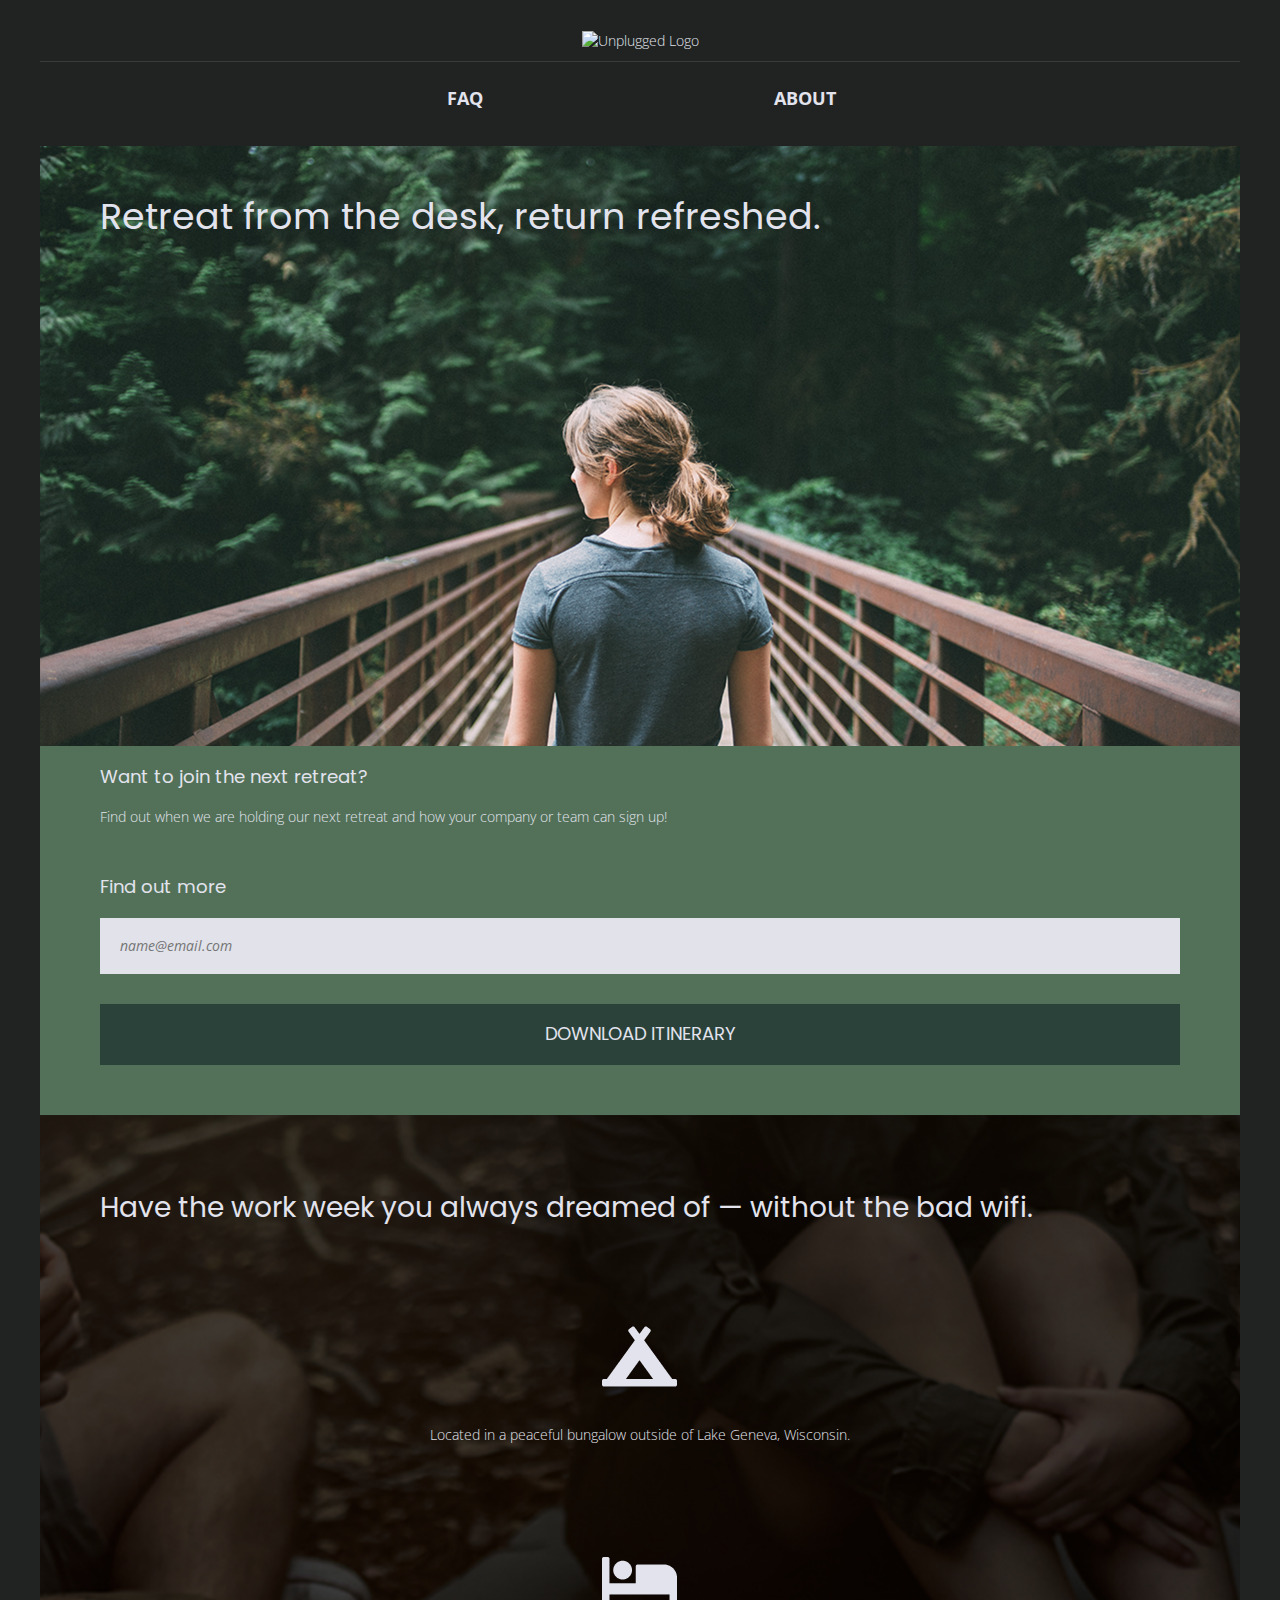
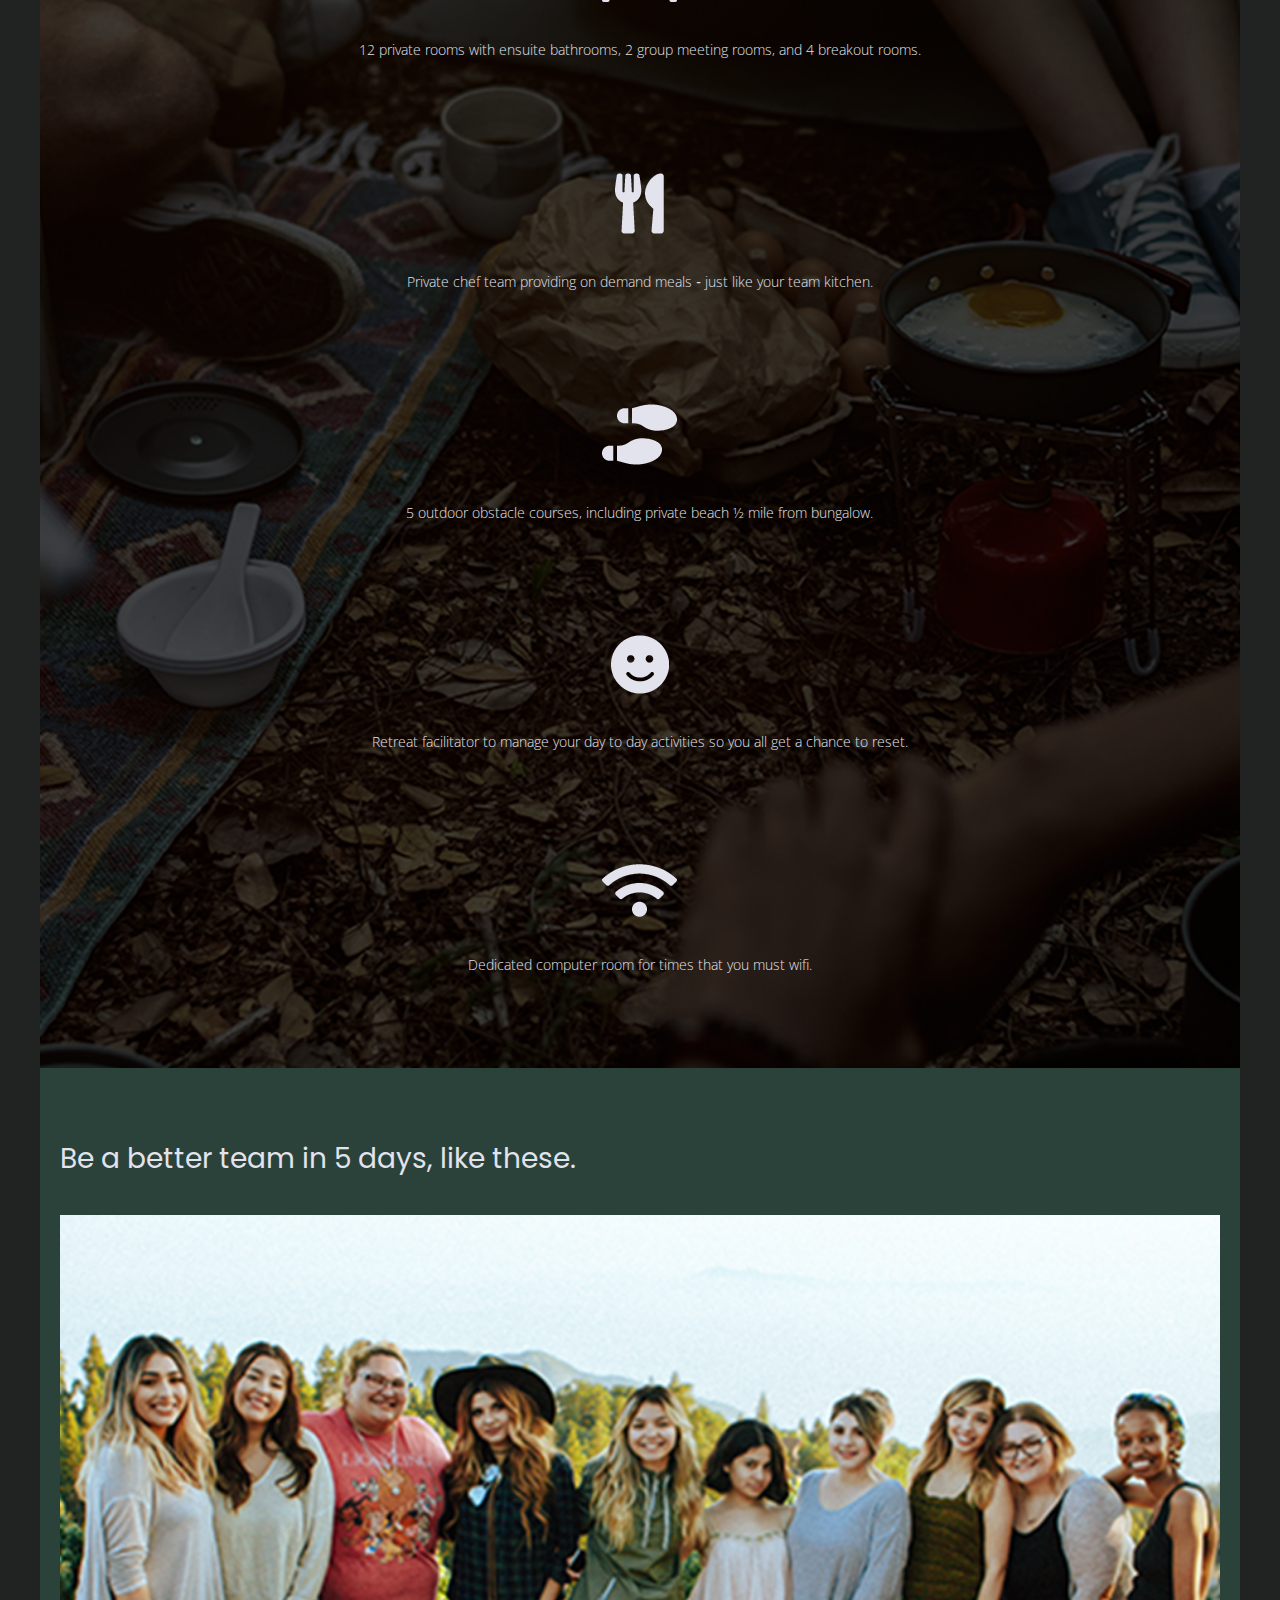
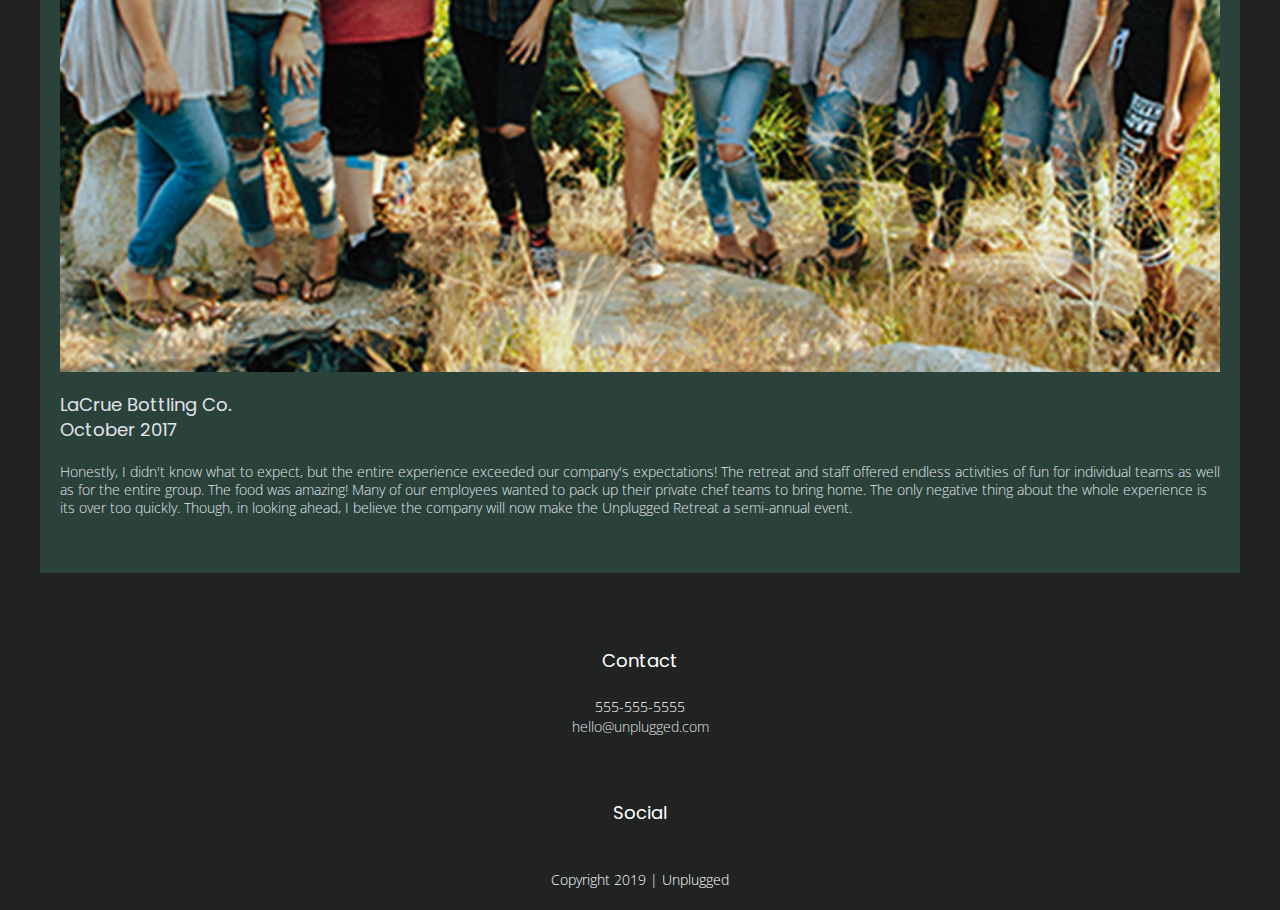
==== index.html @ cb096342 "Continued to tweak flexbox css styling and refinement of html" ====
<!doctype html>
<html class="no-js" lang="en">


    <head>
        <meta charset="utf-8">

        <title>Unplugged Retreat | Home</title>

        <meta name="description" content="">
        <meta name="viewport" content="width=device-width, initial-scale=1">

        <meta property="og:title" content="">
        <meta property="og:type" content="">
        <meta property="og:url" content="">
        <meta property="og:image" content="">

        <link rel="manifest" href="site.webmanifest">
        <link rel="apple-touch-icon" href="icon.png">
        <!-- Place favicon.ico in the root directory -->

        <link rel="stylesheet" href="css/normalize.css">
        <link rel="stylesheet" href="css/main.css">

        <link rel="preconnect" href="https://fonts.googleapis.com">
        <link rel="preconnect" href="https://fonts.gstatic.com" crossorigin>
        <link href="https://fonts.googleapis.com/css2?family=Open+Sans&family=Poppins:wght@400;700&display=swap" rel="stylesheet">

        <meta name="theme-color" content="#fafafa">
    </head>


    <body>

        <!-- HEADER -->
        <header>
            <div class="content-wrapper">

                <!-- COMPANY LOGO -->
                <div class="logo">
                    <a href="index.html"><img src="img/logo.png" alt="Unplugged Logo" /></a>
                </div>

                <div class="header-divider"></div>

                <!-- NAVIGATION MENU -->
                <nav>
                    <ul>
                        <li><a href="faq/index.html">FAQ</a></li>
                        <li><a href="about/index.html">About</a></li>
                    </ul>
                </nav>
            </div> <!-- HEADER CONTENT-WRAPPER ENDS -->
        </header> <!-- HEADER SECTION ENDS -->


        <!-- MAIN AREA -->
        <main>

            <!-- HERO AREA SECTION -->
            <section class="hero-area">

                <div class="content-wrapper">
                    <h1>Retreat from the desk, return refreshed.</h1>
                </div> <!-- HERO-AREA CONTENT-WRAPPER ENDS -->

            </section> <!-- HERO-AREA SECTION ENDS -->


            <!-- NEWSLETTER SIGNUP FORM -->
            <aside>

                <div class="content-wrapper">
                    <div class="form-description">
                        <h3>Want to join the next retreat?</h3>
                        <p>Find out when we are holding our next retreat and how your company or team can sign up!</p>
                    </div>

                    <div class="form">

                        <h3>Find out more</h3>

                        <form class="newsletter-signup" action="send-email.php" method="post">

                            <input class="email-textbox" type="email" id="email" name="email" placeholder="name@email.com" pattern="[a-z0-9._%+-]+@[a-z0-9.-]+\.[a-z]{2,4}$" required /><br><br>
                            <input class="submit-button" type="button" value="Download Itinerary" />

                        </form>

                    </div>

                </div> <!-- ASIDE CONTENT-WRAPPER ENDS -->
            </aside> <!-- ASIDE SECTION ENDS -->


            <!-- UNPLUGGED RETREAT AMENITIES -->
            <section class="features">

                <div class="content-wrapper">

                    <h2>Have the work week you always dreamed of &#8212; without the bad wifi.</h2>

                    <div class="features-items">

                        <article>
                            <p class="fontawesome-icon"><img src="img/campground.png" /></p>
                            <p class="features-item-description">Located in a peaceful bungalow outside of Lake Geneva, Wisconsin.</p>
                        </article>

                        <article>
                            <p class="fontawesome-icon"><img src="img/bed.png" /></p>
                            <p class="features-item-description">12 private rooms with ensuite bathrooms, 2 group meeting rooms, and 4 breakout rooms.</p>
                        </article>

                        <article>
                            <p class="fontawesome-icon"><img src="img/utensils.png" /></p>
                            <p class="features-item-description">Private chef team providing on demand meals &#8208; just like your team kitchen.</p>
                        </article>

                        <article>
                            <p class="fontawesome-icon"><img src="img/shoe-prints.png" /></p>
                            <p class="features-item-description">5 outdoor obstacle courses, including private beach &#189; mile from bungalow.</p>
                        </article>

                        <article>
                            <p class="fontawesome-icon"><img src="img/smile.png" /></p>
                            <p class="features-item-description">Retreat facilitator to manage your day to day activities so you all get a chance to reset.</p>
                        </article>

                        <article>
                            <p class="fontawesome-icon"><img src="img/wifi.png" /></p>
                            <p class="features-item-description">Dedicated computer room for times that you must wifi.</p>
                        </article>
                    </div>

                </div> <!-- FEATURES CONTENT-WRAPPER ENDS -->
            </section>


            <!-- PREVIOUS GUEST REVIEWS INCLUDING COMPANY PHOTO -->
            <section class="reviews">
                <div class="content-wrapper">

                    <h2>Be a better team in 5 days, like these.</h2>

                    <img src="img/omar-lopez-296944-unsplash@2x.png" alt="LaCrue Bottling Co. employees" />

                    <article>
                        <div>
                            <h3>LaCrue Bottling Co.<br>October 2017</h3>

                            <p>Honestly, I didn't know what to expect, but the entire experience exceeded our company's expectations! The retreat and staff offered endless activities of fun for individual teams as well as for the entire group. The food was amazing! Many of our employees wanted to pack up their private chef teams to bring home. The only negative thing about the whole experience is its over too quickly. Though, in looking ahead, I believe the company will now make the Unplugged Retreat a semi-annual event.</p>
                        </div>
                    </article>

                </div> <!-- REVIEWS CONTENT-WRAPPER ENDS -->
            </section>

        </main> <!-- MAIN SECTION ENDS -->


        <!-- FOOTER -->
        <footer>

            <div class="content-wrapper">
                <div class="footer-content">

                    <!-- CONTACT INFORMATION -->
                    <div class="contact">
                            <h4>Contact</h4>

                        <address>
                            <p>555-555-5555<br>
                            <a href="mailto:hello@unplugged.com">hello@unplugged.com</a></p>
                        </address>
                    </div>

                    <!-- SOCIAL MEDIA LINKS -->
                    <div class="social">
                            <h4>Social</h4>

                        <div class="social-icons">
                            <p><a href="https://facebook.com" target="_blank"></a></p>
                            <p><a href="https://twitter.com" target="_blank"></a></p>
                            <p><a href="https://instagram.com" target="_blank"></a></p>
                        </div>
                    </div>

                </div> <!-- FOOTER-CONTENT ENDS -->
            </div> <!-- FOOTER CONTENT-WRAPPER ENDS -->

            <!-- COPYRIGHTS -->
            <div class="copyright">
                <p>Copyright 2019 | Unplugged</p>
            </div>

        </footer> <!-- FOOTER SECTION ENDS -->




        <script src="js/vendor/modernizr-3.11.2.min.js"></script>
        <script src="js/plugins.js"></script>
        <script src="js/main.js"></script>

        <!-- Google Analytics: change UA-XXXXX-Y to be your site's ID. -->
        <script>
            window.ga = function () { ga.q.push(arguments) }; ga.q = []; ga.l = +new Date;
            ga('create', 'UA-XXXXX-Y', 'auto'); ga('set', 'anonymizeIp', true); ga('set', 'transport', 'beacon'); ga('send', 'pageview')
        </script>

        <script src="https://www.google-analytics.com/analytics.js" async></script>

    </body>

</html>
---- css/main.css ----
/*! HTML5 Boilerplate v8.0.0 | MIT License | https://html5boilerplate.com/ */

/* main.css 2.1.0 | MIT License | https://github.com/h5bp/main.css#readme */
/*
 * What follows is the result of much research on cross-browser styling.
 * Credit left inline and big thanks to Nicolas Gallagher, Jonathan Neal,
 * Kroc Camen, and the H5BP dev community and team.
 */

/* ==========================================================================
   Base styles: opinionated defaults
   ========================================================================== */

html {
    color: #222;
    font-size: 1em;
    line-height: 1.4;
}

/*
 * Remove text-shadow in selection highlight:
 * https://twitter.com/miketaylr/status/12228805301
 *
 * Vendor-prefixed and regular ::selection selectors cannot be combined:
 * https://stackoverflow.com/a/16982510/7133471
 *
 * Customize the background color to match your design.
 */

::-moz-selection {
  background: #b3d4fc;
  text-shadow: none;
}

::selection {
  background: #b3d4fc;
  text-shadow: none;
}

/*
 * A better looking default horizontal rule
 */

hr {
  display: block;
  height: 1px;
  border: 0;
  border-top: 1px solid #ccc;
  margin: 1em 0;
  padding: 0;
}

/*
 * Remove the gap between audio, canvas, iframes,
 * images, videos and the bottom of their containers:
 * https://github.com/h5bp/html5-boilerplate/issues/440
 */

audio,
canvas,
iframe,
img,
svg,
video {
  vertical-align: middle;
}

/*
 * Remove default fieldset styles.
 */

fieldset {
  border: 0;
  margin: 0;
  padding: 0;
}

/*
 * Allow only vertical resizing of textareas.
 */

textarea {
  resize: vertical;
}

/* ==========================================================================
   Author's custom styles
   ========================================================================== */

/* Base Styles */

body {
    background-color: #202322;
    color: #e2e3ed;
    font-family: 'Open Sans', sans-serif;
    font-size: 14px;
    font-weight: 300;
    margin: 0 auto;
    max-width: 1200px;
    width: 100%;
}

.content-wrapper {
    width: 90%;
}

header, footer {
    align-items: center;
    display: flex;
    flex-flow: row wrap;
    justify-content: center;
}

h1, h2, h3, h4 {
    font-family: 'Poppins', sans-serif;
    font-weight: 400;
}

h1 {
    font-size: 2.6em;
    line-height: 1.2em;
}

h2 {
    font-size: 2em;
}

h3 {
    font-size: 1.3em;
}

h4 {
    color: #ffffff;
    font-size: 1.3em;
}

address {
    color: #ffffff;
    font-style: normal;
    padding-bottom: 1em;
}

a {
    color: #e2e3ed;
    text-decoration: none;
}

a:hover {
    color: #91c59b;
}



/* ===================================================
            HEADER SECTION w/NAVIGATION MENU
   =================================================== */

header {
    padding: 15px 0;
}

.header-divider {
    background-color: #3a3a3a;
    height: 1px;
    margin: 10px 0 20px 0;
    width: 100%;
}

header .content-wrapper {
    align-items: center;
    display: flex;
    flex-flow: row wrap;
    justify-content: space-around;
    margin: 15px 0;
    width: 100%;
}



/* ================================
         Navigation Menu
   ================================ */

nav {
    align-items: center;
    display: flex;
    flex-flow: row wrap;
    justify-content: space-around;
    margin: 0;
    width: 60%;
}

nav ul {
    display: flex;
    justify-content: space-around;
    width: 100%;
}

nav ul li {
    font-size: 1.3em;
    font-weight: 700;
    line-height: .3em;
    list-style-type: none;
    margin: 0 47px 0 10px;
    text-transform: uppercase;
}



/* ===================================================
                  FOOTER SECTION
   =================================================== */

footer {
    flex-direction: column;
}

footer p {
    margin: 0;
}

footer .content-wrapper {
    margin: 50px 0 0 0;
    text-align: center;
    width: 55%;
}

footer .contact {
    margin-bottom: 50px;
}


/* Social Media Icons/Links */

.social-icons {
    align-items: center;
    display: flex;
    justify-content: space-between;
}

.social-icons p {
    align-items: center;
    display: flex;
    justify-content: center;
}

/* Copyright */

.copyright {
    color: #ffffff;
    margin: 20px 0;
}



/* ==================================================
            MAIN SECTION for EACH WEBPAGE
            ------- MOBILE STYLING-------
   ================================================== */

/* =================================
               HOMEPAGE
   ================================= */

/* Hero-Area Section */

.hero-area {
    background-image: url('../img/jake-melara-30679-unsplash@2x.png');
    background-position: center;
    background-size: cover;
    background-repeat: no-repeat;
    display: flex;
    flex-flow: row wrap;
    min-height: 600px;
    justify-content: center;
}

.hero-area .content-wrapper {
    margin: 25px 0;
}



/* ===== ASIDE SECTION ===== */

/* Newsletter Signup Form */
aside {
    background-color: #527158;
    display: flex;
    flex-flow: row wrap;
    justify-content: center;
}

aside .content-wrapper {
    margin-bottom: 50px;
}

/* Newsletter Form Description */
.form-description {
    padding-bottom: 15px;
}

/* Email Signup Form */
.newsletter-signup {
    align-items: stretch;
    display: flex;
    flex-flow: column wrap;
    justify-content: center;
    line-height: 15px;
}

/* Newsletter Form Email Address Input Field */
.email-textbox {
    background-color: #e1e2ea;
    border: none;
    color: #b5b6bd;
    font-style: italic;
    padding: 20px;
}


/* Newsletter Form Submit Button */
.submit-button {
    background-color: #2a423a;
    border: none;
    color: #e2e3ed;
    font-family: 'Poppins', sans-serif;
    font-size: 1.3em;
    font-weight: 400;
    padding: 20px;
    text-transform: uppercase;
    transition-duration: .5s;
}

.submit-button:hover {
    background-color: #003333;
    cursor: pointer;
}



/* ===== FEATURES SECTION ===== */

/* Unplugged Retreat Amenities */
.features {
    background-image: url('../img/rawpixel-800820-unsplash@2x.png');
    background-position: center;
    background-size: cover;
    background-repeat: no-repeat;
    display: flex;
    flex-flow: row wrap;
    justify-content: center;

}

.features .content-wrapper {
    margin: 50px 0;
}

.features h2 {
    margin-bottom: 30px;
    width: 90%;
}

.features-items {
    align-items: center;
    display: flex;
    flex-flow: row wrap;
    justify-content: center;
}

.features article {
    margin: 30px 0;
    text-align: center;
    width: 63%;
}

.feature p {
    margin: 0;
}

.fontawesome-icon {
    padding: 25px 0;
}

.features-item-description {
    color: #e1e2ea;
    line-height: 1.3em;
}


/* ===== REVIEWS SECTION ===== */

/* Previous Guest Reviews */
.reviews {
    background-color: #2a423a;
    display: flex;
    flex-flow: row wrap;
    justify-content: flex-start;
}

.reviews .content-wrapper {
    margin: 50px 20px 42px 20px;
    width: 100%;
}

.reviews h2 {
    line-height: 1.2em;
    margin-bottom: 40px;
    width: 85%;
}

.reviews h3 {
    margin: 20px 0;
    width: 55%;
}

.reviews img {
    width: 100%;
}

.reviews p {
    line-height: 1.3em;
}



/* ================================
        FAQ - Index Page
   ================================ */

.faq {
    align-items: center;
    display: flex;
    flex-flow: row wrap;
    justify-content: flex-start;
}

.faq .content-wrapper {
    align-items: center;
    display: flex;
    flex-flow: row wrap;
    justify-content: flex-start;
    margin: 50px 0;
    width: 100%;
}

.faq-responses {
    background-color: #527158;
}

.faq-responses h2 {
    line-height: 1.2em;
    margin-left: 20px;
}

.faq .content-wrapper article {
    margin: 0 20px;
}

.faq-content h3 {
    line-height: 1.3em;
}

.faq-content p {
    line-height: 1.5em;
}



/* ================================
       ABOUT - Index Page
   ================================ */

.mission, .contact-section {
    align-items: center;
    display: flex;
    flex-flow: row wrap;
    justify-content: flex-start;
}

.mission {
    background-color: #527158;

}

.mission .content-wrapper {
    margin: 50px 20px;
    width: 100%;
}

.mission-content h2 {
    line-height: 1.2em;
}

.mission p {
    line-height: 1.3em;
}

.map .content-wrapper {
    width: 100%;
}

.contact-section {
    background-color: #2a423a;
    padding-bottom: 1.5em;
}

.contact-section .content-wrapper {
    margin: 50px 20px;
    width: 100%;
}

.contact-section h2 {
    line-height: 1.2em;
}

.contact-section h3 {
    color: #ffffff;
    line-height: 1em;
}

.contact-section p {
    color: #e1e2ea;
}





/* ==========================================================================
   Helper classes
   ========================================================================== */

/*
 * Hide visually and from screen readers
 */

.hidden,
[hidden] {
  display: none !important;
}

/*
 * Hide only visually, but have it available for screen readers:
 * https://snook.ca/archives/html_and_css/hiding-content-for-accessibility
 *
 * 1. For long content, line feeds are not interpreted as spaces and small width
 *    causes content to wrap 1 word per line:
 *    https://medium.com/@jessebeach/beware-smushed-off-screen-accessible-text-5952a4c2cbfe
 */

.sr-only {
  border: 0;
  clip: rect(0, 0, 0, 0);
  height: 1px;
  margin: -1px;
  overflow: hidden;
  padding: 0;
  position: absolute;
  white-space: nowrap;
  width: 1px;
  /* 1 */
}

/*
 * Extends the .sr-only class to allow the element
 * to be focusable when navigated to via the keyboard:
 * https://www.drupal.org/node/897638
 */

.sr-only.focusable:active,
.sr-only.focusable:focus {
  clip: auto;
  height: auto;
  margin: 0;
  overflow: visible;
  position: static;
  white-space: inherit;
  width: auto;
}

/*
 * Hide visually and from screen readers, but maintain layout
 */

.invisible {
  visibility: hidden;
}

/*
 * Clearfix: contain floats
 *
 * For modern browsers
 * 1. The space content is one way to avoid an Opera bug when the
 *    `contenteditable` attribute is included anywhere else in the document.
 *    Otherwise it causes space to appear at the top and bottom of elements
 *    that receive the `clearfix` class.
 * 2. The use of `table` rather than `block` is only necessary if using
 *    `:before` to contain the top-margins of child elements.
 */

.clearfix::before,
.clearfix::after {
  content: " ";
  display: table;
}

.clearfix::after {
  clear: both;
}

/* ==========================================================================
   EXAMPLE Media Queries for Responsive Design.
   These examples override the primary ('mobile first') styles.
   Modify as content requires.
   ========================================================================== */

@media only screen and (min-width: 35em) {
  /* Style adjustments for viewports that meet the condition */
}

@media print,
  (-webkit-min-device-pixel-ratio: 1.25),
  (min-resolution: 1.25dppx),
  (min-resolution: 120dpi) {
  /* Style adjustments for high resolution devices */
}

/* ==========================================================================
   Print styles.
   Inlined to avoid the additional HTTP request:
   https://www.phpied.com/delay-loading-your-print-css/
   ========================================================================== */

@media print {
  *,
  *::before,
  *::after {
    background: #fff !important;
    color: #000 !important;
    /* Black prints faster */
    box-shadow: none !important;
    text-shadow: none !important;
  }

  a,
  a:visited {
    text-decoration: underline;
  }

  a[href]::after {
    content: " (" attr(href) ")";
  }

  abbr[title]::after {
    content: " (" attr(title) ")";
  }

  /*
   * Don't show links that are fragment identifiers,
   * or use the `javascript:` pseudo protocol
   */
  a[href^="#"]::after,
  a[href^="javascript:"]::after {
    content: "";
  }

  pre {
    white-space: pre-wrap !important;
  }

  pre,
  blockquote {
    border: 1px solid #999;
    page-break-inside: avoid;
  }

  /*
   * Printing Tables:
   * https://web.archive.org/web/20180815150934/http://css-discuss.incutio.com/wiki/Printing_Tables
   */
  thead {
    display: table-header-group;
  }

  tr,
  img {
    page-break-inside: avoid;
  }

  p,
  h2,
  h3 {
    orphans: 3;
    widows: 3;
  }

  h2,
  h3 {
    page-break-after: avoid;
  }
}
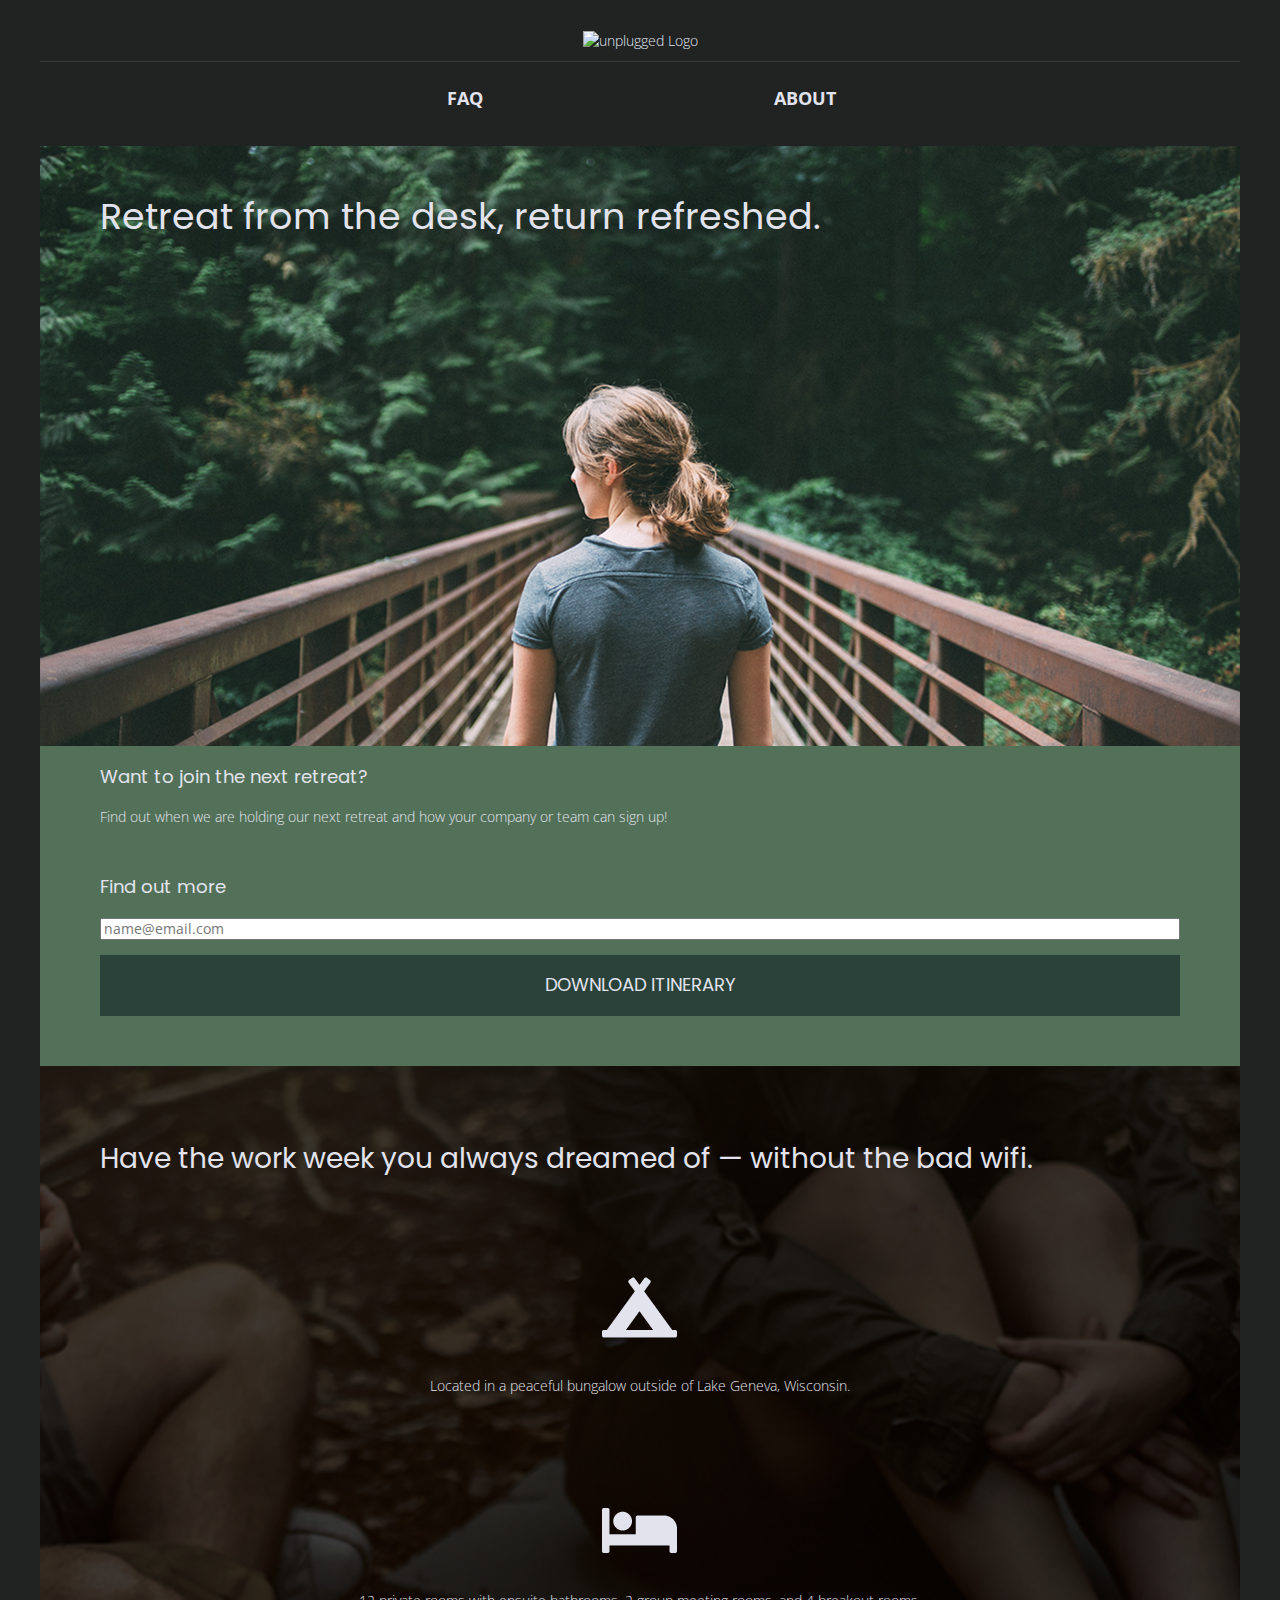
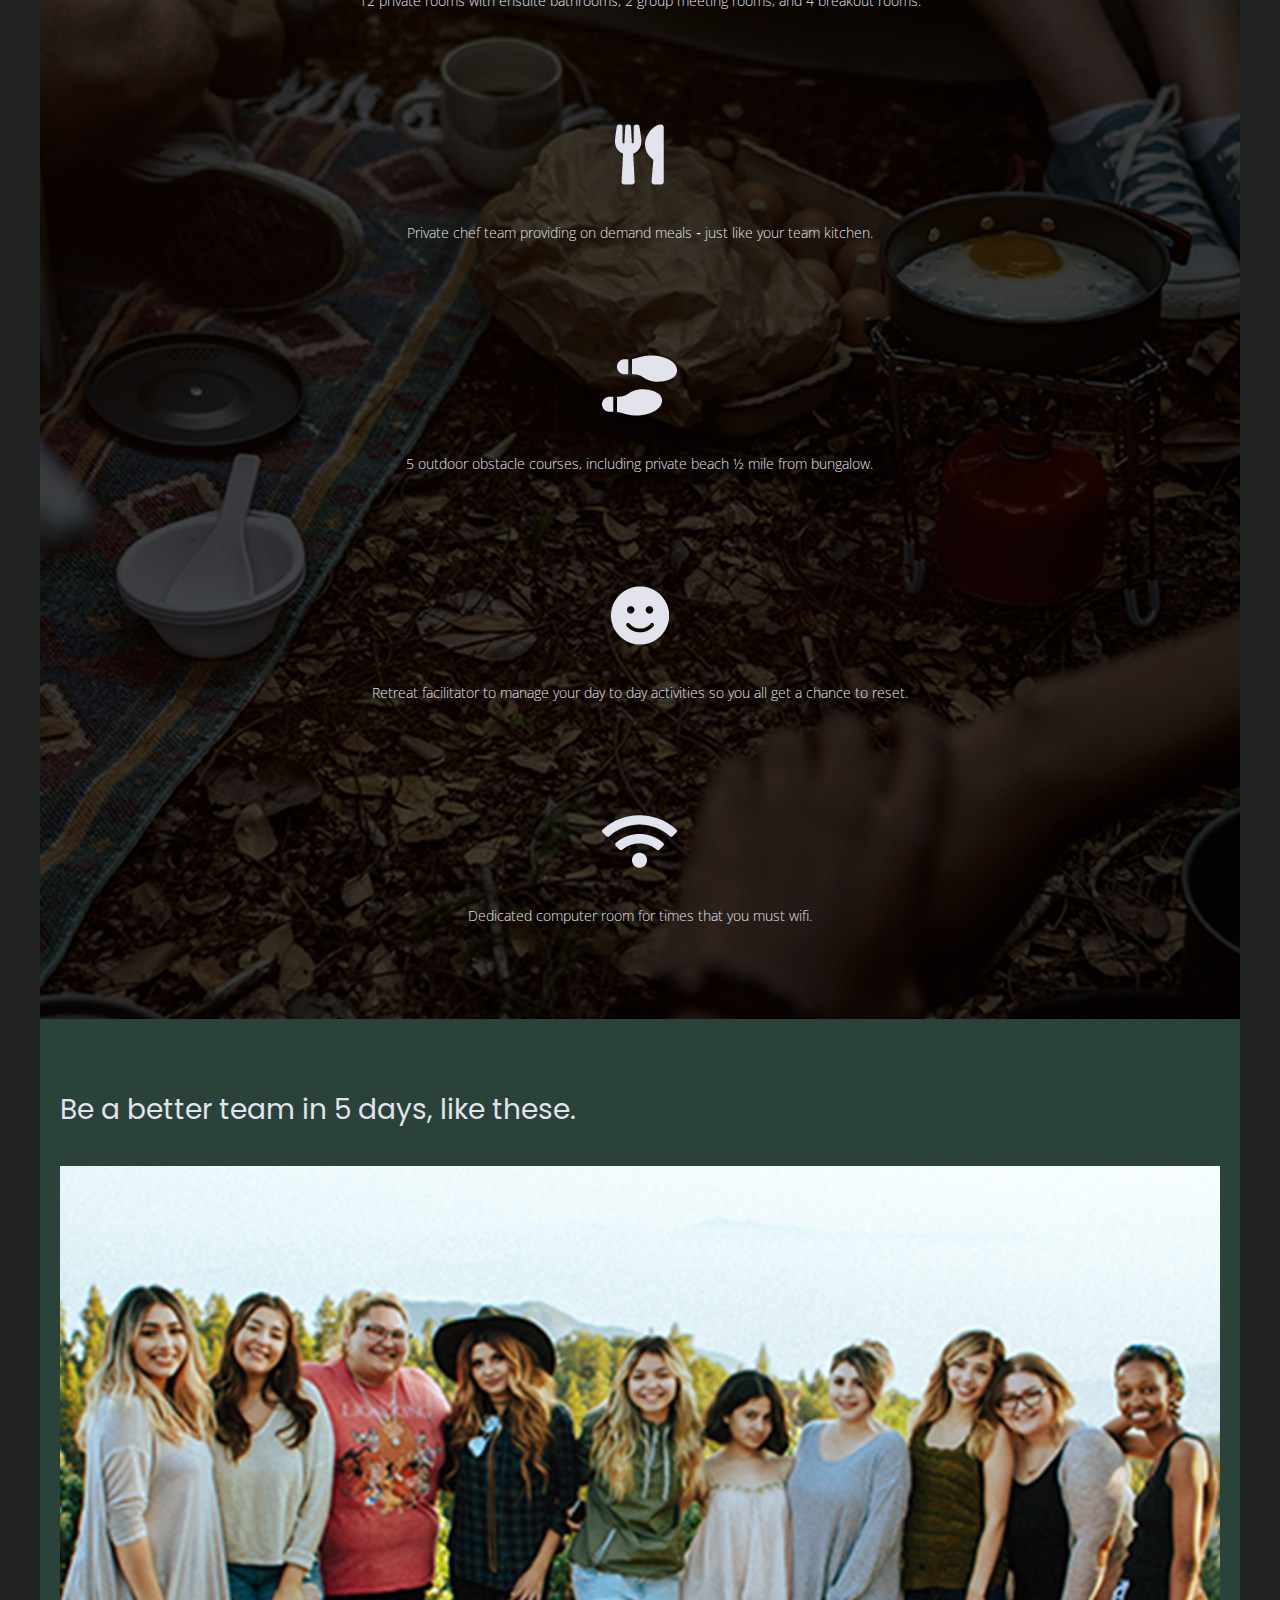
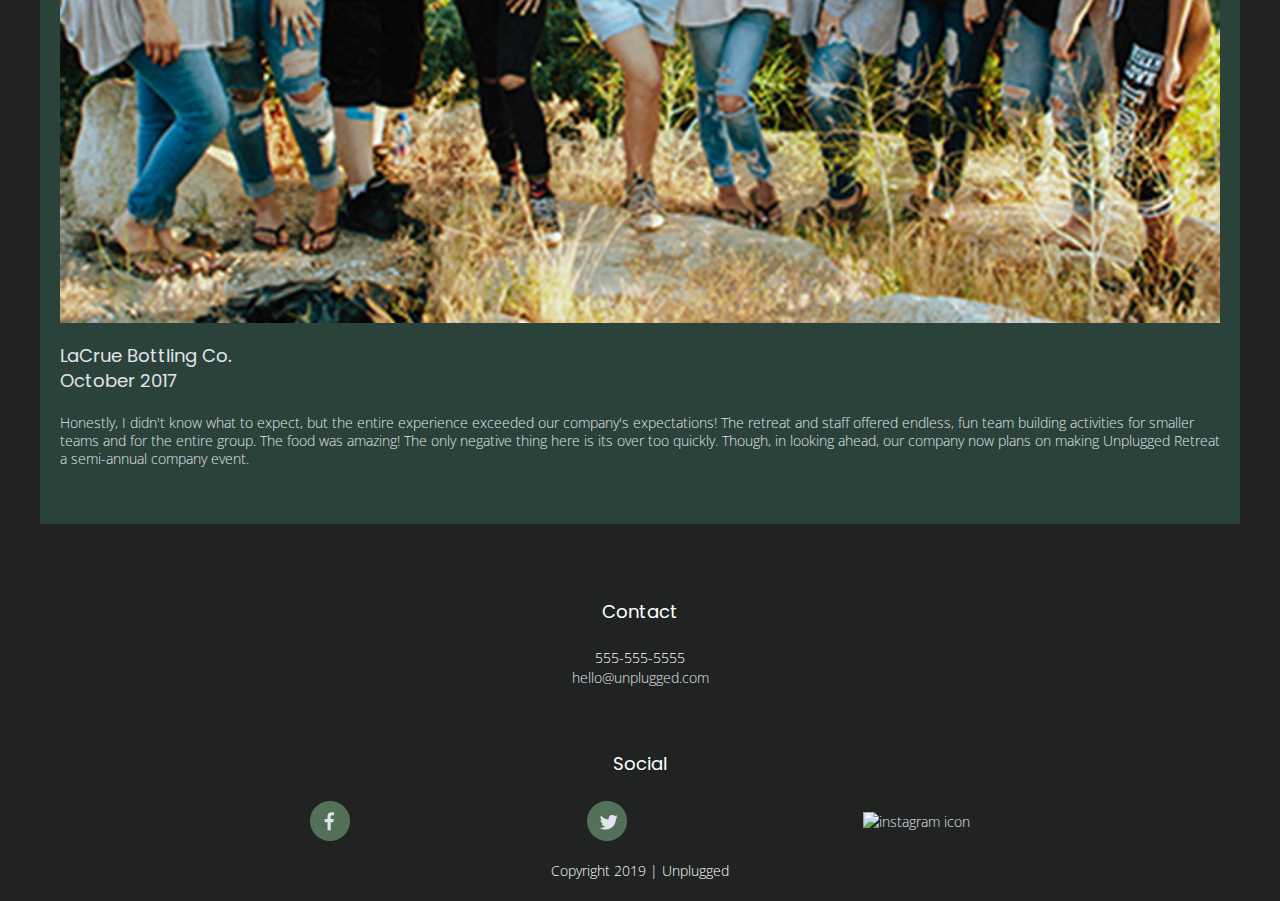
==== commit 116fcee3: "Added alt attribute to img elements along with updating html code to work with flexbox properties" ====
--- a/index.html
+++ b/index.html
@@ -38,7 +38,7 @@
 
                 <!-- COMPANY LOGO -->
                 <div class="logo">
-                    <a href="index.html"><img src="img/logo.png" alt="Unplugged Logo" /></a>
+                    <a href="index.html"><img src="img/logo.png" alt="unplugged Logo" /></a>
                 </div>
 
                 <div class="header-divider"></div>
@@ -82,12 +82,12 @@
 
                         <form class="newsletter-signup" action="send-email.php" method="post">
 
-                            <input class="email-textbox" type="email" id="email" name="email" placeholder="name@email.com" pattern="[a-z0-9._%+-]+@[a-z0-9.-]+\.[a-z]{2,4}$" required /><br><br>
+                            <input type="email" id="email" name="email" placeholder="name@email.com" pattern="[a-z0-9._%+-]+@[a-z0-9.-]+\.[a-z]{2,4}$" required /><br>
                             <input class="submit-button" type="button" value="Download Itinerary" />
 
                         </form>
 
-                    </div>
+                    </div> <!-- NEWSLETTER SIGNUP FORM ENDS -->
 
                 </div> <!-- ASIDE CONTENT-WRAPPER ENDS -->
             </aside> <!-- ASIDE SECTION ENDS -->
@@ -103,38 +103,38 @@
                     <div class="features-items">
 
                         <article>
-                            <p class="fontawesome-icon"><img src="img/campground.png" /></p>
+                            <p class="fontawesome-icon"><img src="img/campground.png" alt="campground icon" /></p>
                             <p class="features-item-description">Located in a peaceful bungalow outside of Lake Geneva, Wisconsin.</p>
                         </article>
 
                         <article>
-                            <p class="fontawesome-icon"><img src="img/bed.png" /></p>
+                            <p class="fontawesome-icon"><img src="img/bed.png" alt="bed icon" /></p>
                             <p class="features-item-description">12 private rooms with ensuite bathrooms, 2 group meeting rooms, and 4 breakout rooms.</p>
                         </article>
 
                         <article>
-                            <p class="fontawesome-icon"><img src="img/utensils.png" /></p>
+                            <p class="fontawesome-icon"><img src="img/utensils.png" alt="utensils icon" /></p>
                             <p class="features-item-description">Private chef team providing on demand meals &#8208; just like your team kitchen.</p>
                         </article>
 
                         <article>
-                            <p class="fontawesome-icon"><img src="img/shoe-prints.png" /></p>
+                            <p class="fontawesome-icon"><img src="img/shoe-prints.png" alt="shoe-prints icon" /></p>
                             <p class="features-item-description">5 outdoor obstacle courses, including private beach &#189; mile from bungalow.</p>
                         </article>
 
                         <article>
-                            <p class="fontawesome-icon"><img src="img/smile.png" /></p>
+                            <p class="fontawesome-icon"><img src="img/smile.png" alt="smiley face icon" /></p>
                             <p class="features-item-description">Retreat facilitator to manage your day to day activities so you all get a chance to reset.</p>
                         </article>
 
                         <article>
-                            <p class="fontawesome-icon"><img src="img/wifi.png" /></p>
+                            <p class="fontawesome-icon"><img src="img/wifi.png" alt="wifi icon" /></p>
                             <p class="features-item-description">Dedicated computer room for times that you must wifi.</p>
                         </article>
-                    </div>
+                    </div> <!-- FEATURES-ITEMS ARTICLES ENDS -->
 
                 </div> <!-- FEATURES CONTENT-WRAPPER ENDS -->
-            </section>
+            </section> <!-- FEATURES SECTION ENDS -->
 
 
             <!-- PREVIOUS GUEST REVIEWS INCLUDING COMPANY PHOTO -->
@@ -145,18 +145,19 @@
 
                     <img src="img/omar-lopez-296944-unsplash@2x.png" alt="LaCrue Bottling Co. employees" />
 
+                    <!-- MOST CURRENT GUEST'S LETTER -->
                     <article>
                         <div>
                             <h3>LaCrue Bottling Co.<br>October 2017</h3>
 
-                            <p>Honestly, I didn't know what to expect, but the entire experience exceeded our company's expectations! The retreat and staff offered endless activities of fun for individual teams as well as for the entire group. The food was amazing! Many of our employees wanted to pack up their private chef teams to bring home. The only negative thing about the whole experience is its over too quickly. Though, in looking ahead, I believe the company will now make the Unplugged Retreat a semi-annual event.</p>
+                            <p>Honestly, I didn't know what to expect, but the entire experience exceeded our company's expectations! The retreat and staff offered endless, fun team building activities for smaller teams and for the entire group. The food was amazing! The only negative thing here is its over too quickly. Though, in looking ahead, our company now plans on making Unplugged Retreat a semi-annual company event.</p>
                         </div>
                     </article>
 
                 </div> <!-- REVIEWS CONTENT-WRAPPER ENDS -->
-            </section>
-
-        </main> <!-- MAIN SECTION ENDS -->
+            </section> <!-- REVIEWS SECTION ENDS -->
+
+        </main> <!-- MAIN AREA ENDS -->
 
 
         <!-- FOOTER -->
@@ -180,9 +181,9 @@
                             <h4>Social</h4>
 
                         <div class="social-icons">
-                            <p><a href="https://facebook.com" target="_blank"></a></p>
-                            <p><a href="https://twitter.com" target="_blank"></a></p>
-                            <p><a href="https://instagram.com" target="_blank"></a></p>
+                            <p><a href="https://facebook.com" target="_blank"><img src="img/facebook.png" alt="facebook icon" /></a></p>
+                            <p><a href="https://twitter.com" target="_blank"><img src="img/twitter.png" alt="twitter icon" /></a></p>
+                            <p><a href="https://instagram.com" target="_blank"><img src="img/instagram.png" alt="instagram icon" /></a></p>
                         </div>
                     </div>
 
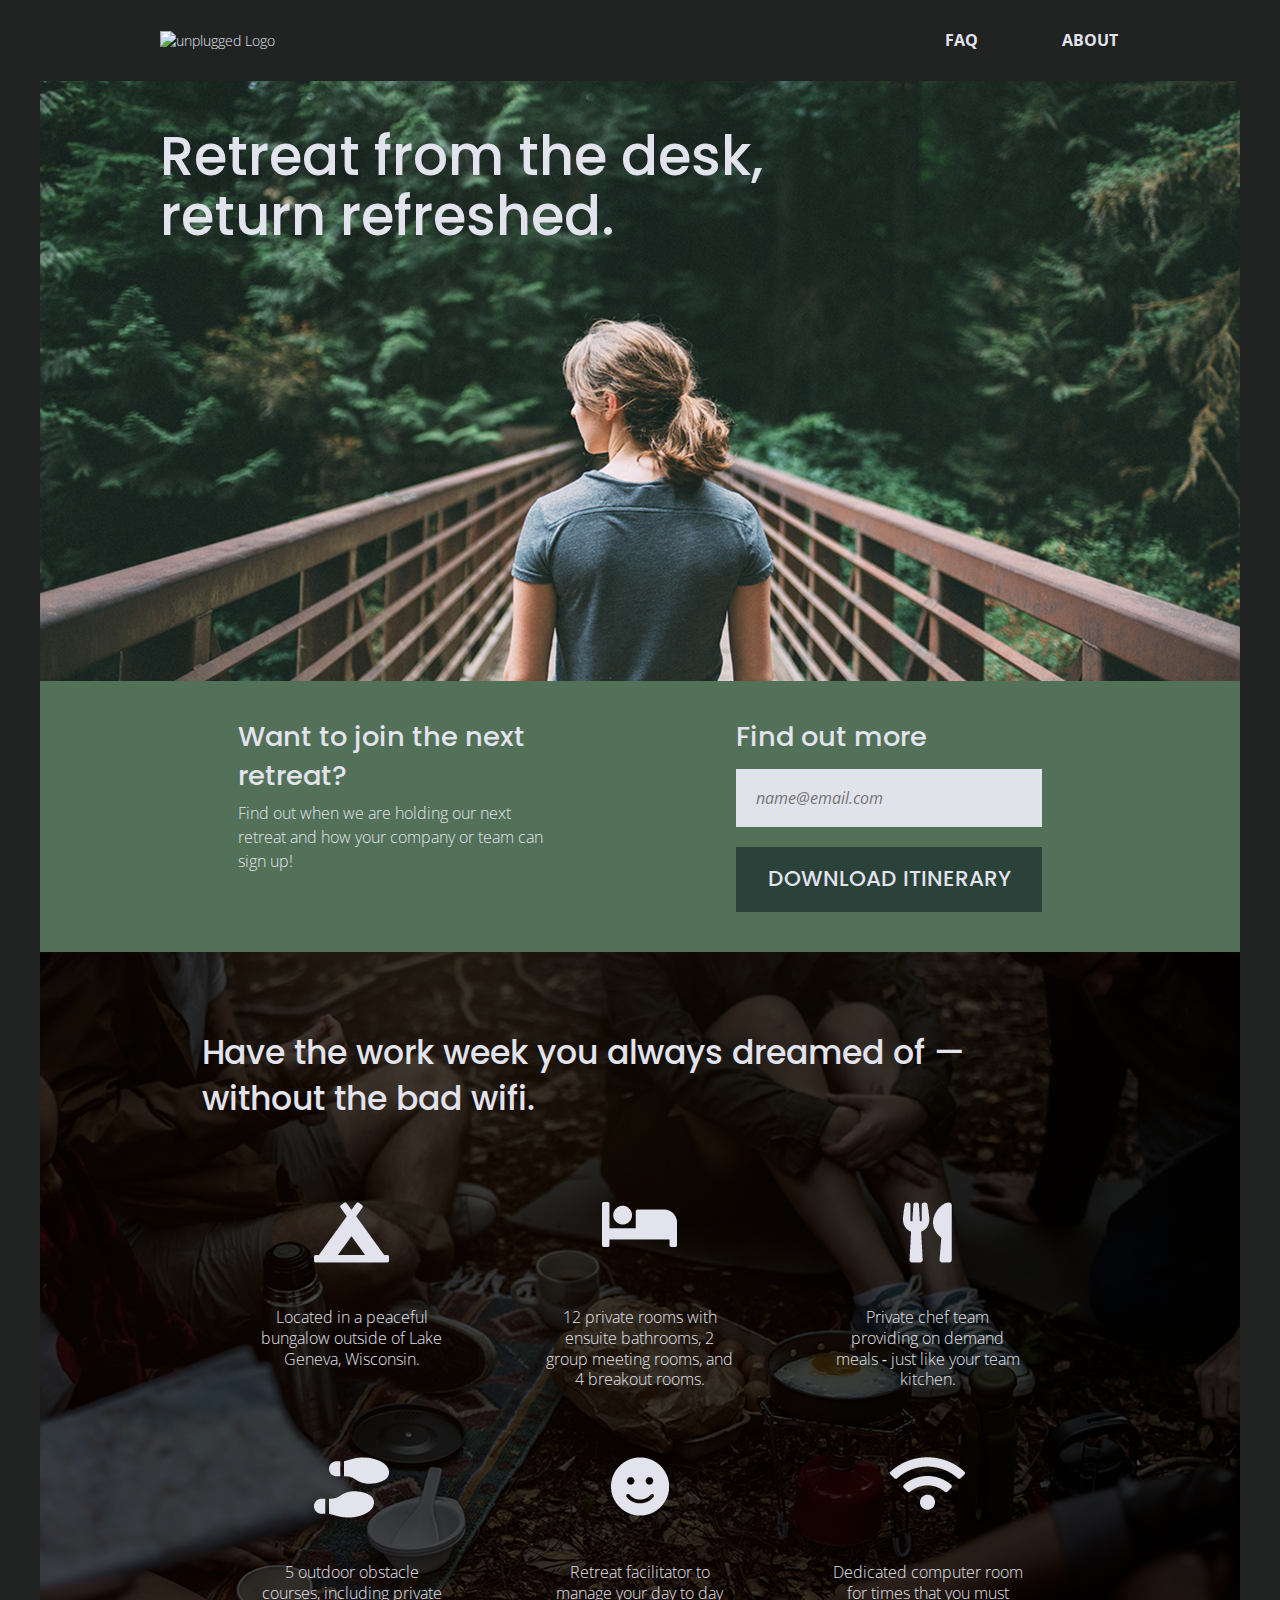
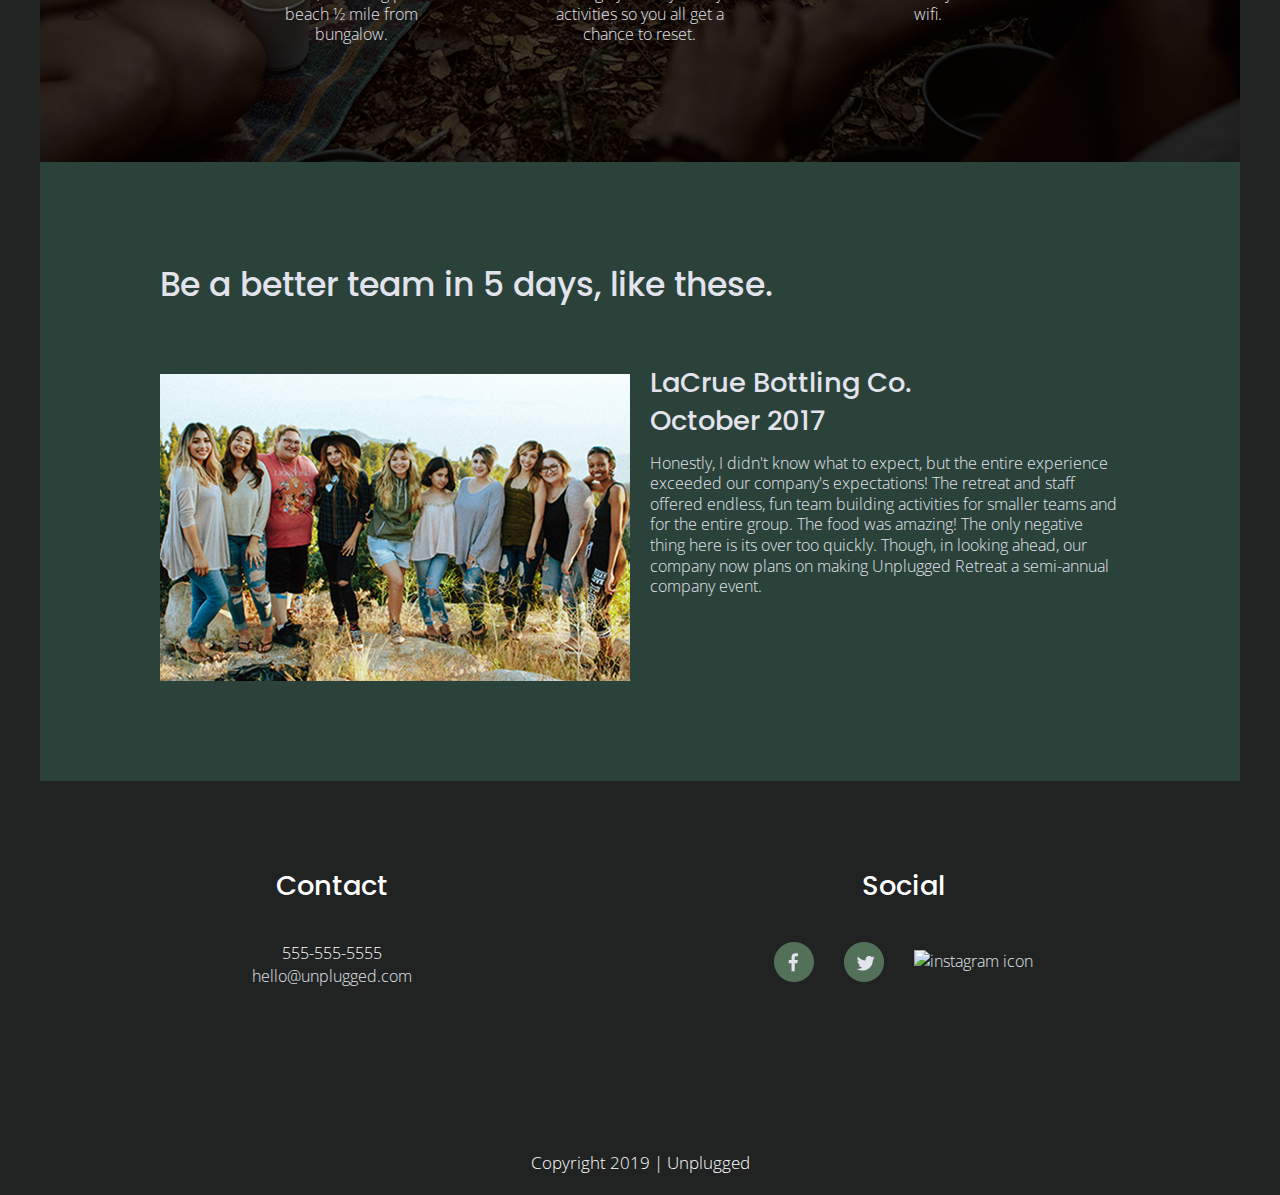
==== commit 54dcf7f4: "Altered google font link and added html comment message to font links in head element" ====
--- a/index.html
+++ b/index.html
@@ -22,9 +22,10 @@
         <link rel="stylesheet" href="css/normalize.css">
         <link rel="stylesheet" href="css/main.css">
 
+        <!-- GOOGLE WEB FONTS -->
         <link rel="preconnect" href="https://fonts.googleapis.com">
         <link rel="preconnect" href="https://fonts.gstatic.com" crossorigin>
-        <link href="https://fonts.googleapis.com/css2?family=Open+Sans&family=Poppins:wght@400;700&display=swap" rel="stylesheet">
+        <link href="https://fonts.googleapis.com/css2?family=Open+Sans&family=Poppins:wght@500;700&display=swap" rel="stylesheet">
 
         <meta name="theme-color" content="#fafafa">
     </head>
--- a/css/main.css
+++ b/css/main.css
@@ -87,42 +87,43 @@
    Author's custom styles
    ========================================================================== */
 
-/* Base Styles */
+/* =============================================================
+                           BASE STYLES
+          ----- including HEADER & FOOTER SECTIONS -----
+           ----- MOBILE STYLING w/min-width 360px -----
+    ============================================================ */
+
+html {
+    font-size: 16px;
+}
 
 body {
+    align-items: center;
     background-color: #202322;
     color: #e2e3ed;
+    display: flex;
+    flex-flow: row wrap;
     font-family: 'Open Sans', sans-serif;
-    font-size: 14px;
+    font-size: .9em;
     font-weight: 300;
+    justify-content: center;
     margin: 0 auto;
     max-width: 1200px;
     width: 100%;
 }
 
-.content-wrapper {
-    width: 90%;
-}
-
-header, footer {
-    align-items: center;
-    display: flex;
-    flex-flow: row wrap;
-    justify-content: center;
-}
-
 h1, h2, h3, h4 {
     font-family: 'Poppins', sans-serif;
-    font-weight: 400;
+    font-weight: 500;
 }
 
 h1 {
-    font-size: 2.6em;
-    line-height: 1.2em;
+    font-size: 2.3em;
+    line-height: 1.1em;
 }
 
 h2 {
-    font-size: 2em;
+    font-size: 1.9em;
 }
 
 h3 {
@@ -131,13 +132,7 @@
 
 h4 {
     color: #ffffff;
-    font-size: 1.3em;
-}
-
-address {
-    color: #ffffff;
-    font-style: normal;
-    padding-bottom: 1em;
+    font-size: 1.1em;
 }
 
 a {
@@ -149,6 +144,23 @@
     color: #91c59b;
 }
 
+header, footer {
+    align-items: center;
+    display: flex;
+    flex-flow: row wrap;
+    justify-content: center;
+}
+
+address {
+    color: #e1e2ea;
+    font-style: normal;
+}
+
+.content-wrapper {
+    margin: 50px 0;
+    width: 90%;
+}
+
 
 
 /* ===================================================
@@ -157,6 +169,7 @@
 
 header {
     padding: 15px 0;
+    width: 100%;
 }
 
 .header-divider {
@@ -170,9 +183,8 @@
     align-items: center;
     display: flex;
     flex-flow: row wrap;
-    justify-content: space-around;
-    margin: 15px 0;
-    width: 100%;
+    justify-content: center;
+    margin: 0;
 }
 
 
@@ -187,7 +199,7 @@
     flex-flow: row wrap;
     justify-content: space-around;
     margin: 0;
-    width: 60%;
+    width: 44%;
 }
 
 nav ul {
@@ -197,11 +209,10 @@
 }
 
 nav ul li {
-    font-size: 1.3em;
+    font-size: 1.1em;
     font-weight: 700;
-    line-height: .3em;
     list-style-type: none;
-    margin: 0 47px 0 10px;
+    margin: 0 64px 0 20px;
     text-transform: uppercase;
 }
 
@@ -212,7 +223,7 @@
    =================================================== */
 
 footer {
-    flex-direction: column;
+    width: 100%;
 }
 
 footer p {
@@ -220,13 +231,21 @@
 }
 
 footer .content-wrapper {
-    margin: 50px 0 0 0;
+    align-items: center;
+    display: flex;
+    flex-flow: row nowrap;
+    justify-content: center;
+    margin: 50px 0 0;
     text-align: center;
-    width: 55%;
 }
 
 footer .contact {
     margin-bottom: 50px;
+    padding: 0 20px;
+}
+
+footer address {
+    color: #ffffff;
 }
 
 
@@ -235,13 +254,14 @@
 .social-icons {
     align-items: center;
     display: flex;
-    justify-content: space-between;
+    justify-content: center;
 }
 
 .social-icons p {
     align-items: center;
     display: flex;
     justify-content: center;
+    padding: 0 15px 30px 15px;
 }
 
 /* Copyright */
@@ -253,14 +273,13 @@
 
 
 
+/* ==============================================================
+                 MAIN SECTION for EACH WEBPAGE
+   ============================================================== */
+
 /* ==================================================
-            MAIN SECTION for EACH WEBPAGE
-            ------- MOBILE STYLING-------
+                        HOMEPAGE
    ================================================== */
-
-/* =================================
-               HOMEPAGE
-   ================================= */
 
 /* Hero-Area Section */
 
@@ -275,8 +294,8 @@
     justify-content: center;
 }
 
-.hero-area .content-wrapper {
-    margin: 25px 0;
+.hero-area h1 {
+    margin-top: -5px;
 }
 
 
@@ -285,6 +304,7 @@
 
 /* Newsletter Signup Form */
 aside {
+    align-items: center;
     background-color: #527158;
     display: flex;
     flex-flow: row wrap;
@@ -292,12 +312,16 @@
 }
 
 aside .content-wrapper {
-    margin-bottom: 50px;
+    margin-top: 10px;
+}
+
+aside p {
+    line-height: 1.3em;
 }
 
 /* Newsletter Form Description */
 .form-description {
-    padding-bottom: 15px;
+    padding-bottom: 5px;
 }
 
 /* Email Signup Form */
@@ -306,11 +330,10 @@
     display: flex;
     flex-flow: column wrap;
     justify-content: center;
-    line-height: 15px;
 }
 
 /* Newsletter Form Email Address Input Field */
-.email-textbox {
+#email {
     background-color: #e1e2ea;
     border: none;
     color: #b5b6bd;
@@ -325,8 +348,8 @@
     border: none;
     color: #e2e3ed;
     font-family: 'Poppins', sans-serif;
-    font-size: 1.3em;
-    font-weight: 400;
+    font-size: 1.1em;
+    font-weight: 500;
     padding: 20px;
     text-transform: uppercase;
     transition-duration: .5s;
@@ -350,16 +373,10 @@
     display: flex;
     flex-flow: row wrap;
     justify-content: center;
-
-}
-
-.features .content-wrapper {
-    margin: 50px 0;
-}
-
-.features h2 {
-    margin-bottom: 30px;
-    width: 90%;
+}
+
+.features .content-wrapper h2 {
+    width: 89%;
 }
 
 .features-items {
@@ -367,20 +384,21 @@
     display: flex;
     flex-flow: row wrap;
     justify-content: center;
-}
-
-.features article {
-    margin: 30px 0;
+    margin-bottom: 50px;
+}
+
+.features-items article {
+    min-height: 215px;
     text-align: center;
-    width: 63%;
-}
-
-.feature p {
+    width: 65%;
+}
+
+.features p {
     margin: 0;
 }
 
 .fontawesome-icon {
-    padding: 25px 0;
+    padding: 50px 0 30px 0;
 }
 
 .features-item-description {
@@ -393,136 +411,100 @@
 
 /* Previous Guest Reviews */
 .reviews {
+    display: flex;
+    flex-flow: row wrap;
+    justify-content: center;
     background-color: #2a423a;
-    display: flex;
-    flex-flow: row wrap;
-    justify-content: flex-start;
-}
-
-.reviews .content-wrapper {
-    margin: 50px 20px 42px 20px;
+}
+
+.reviews img {
+    margin: auto 0;
     width: 100%;
 }
 
 .reviews h2 {
-    line-height: 1.2em;
-    margin-bottom: 40px;
-    width: 85%;
-}
-
-.reviews h3 {
-    margin: 20px 0;
-    width: 55%;
-}
-
-.reviews img {
-    width: 100%;
-}
-
-.reviews p {
+    margin: 0 0 30px 0;
+    width: 89%;
+}
+
+.reviews article p {
     line-height: 1.3em;
 }
 
 
 
-/* ================================
-        FAQ - Index Page
-   ================================ */
+/* ==================================================
+                  FAQ - Index Page
+   ================================================== */
 
 .faq {
     align-items: center;
+    background-color: #527158;
     display: flex;
     flex-flow: row wrap;
-    justify-content: flex-start;
+    justify-content: center;
 }
 
 .faq .content-wrapper {
-    align-items: center;
-    display: flex;
-    flex-flow: row wrap;
-    justify-content: flex-start;
-    margin: 50px 0;
-    width: 100%;
-}
-
-.faq-responses {
-    background-color: #527158;
-}
-
-.faq-responses h2 {
-    line-height: 1.2em;
-    margin-left: 20px;
-}
-
-.faq .content-wrapper article {
-    margin: 0 20px;
+    margin: 25px 0;
+    width: 83%;
+}
+
+.faq-content {
+    margin-bottom: 25px;
 }
 
 .faq-content h3 {
     line-height: 1.3em;
+    margin-bottom: -6px;
 }
 
 .faq-content p {
-    line-height: 1.5em;
-}
-
-
-
-/* ================================
-       ABOUT - Index Page
-   ================================ */
+    line-height: 1.3em;
+}
+
+
+
+/* =================================================
+                 ABOUT - Index Page
+   ================================================= */
+
+.mission {
+    background-color: #527158;
+}
 
 .mission, .contact-section {
     align-items: center;
     display: flex;
     flex-flow: row wrap;
-    justify-content: flex-start;
-}
-
-.mission {
-    background-color: #527158;
-
-}
-
-.mission .content-wrapper {
-    margin: 50px 20px;
-    width: 100%;
-}
-
-.mission-content h2 {
-    line-height: 1.2em;
-}
-
-.mission p {
+    justify-content: center;
+}
+
+.mission h2, .contact-section h2 {
+    margin-top: -10px;
+    width: 90%;
+}
+
+.mission-content p {
     line-height: 1.3em;
-}
-
-.map .content-wrapper {
-    width: 100%;
 }
 
 .contact-section {
     background-color: #2a423a;
-    padding-bottom: 1.5em;
-}
-
-.contact-section .content-wrapper {
-    margin: 50px 20px;
-    width: 100%;
-}
-
-.contact-section h2 {
-    line-height: 1.2em;
-}
-
-.contact-section h3 {
+}
+
+.general-info h3, .chat-contact h3 {
     color: #ffffff;
-    line-height: 1em;
-}
-
-.contact-section p {
-    color: #e1e2ea;
-}
+}
+
+.contact-section address {
+    margin-top: -10px;
+}
+
+.contact-section address p {
+    margin: 0;
+}
+
 
 
 
@@ -616,9 +598,468 @@
    Modify as content requires.
    ========================================================================== */
 
-@media only screen and (min-width: 35em) {
-  /* Style adjustments for viewports that meet the condition */
-}
+/* ===========================================================
+    ---------- TABLET STYLING w/min-width of 768px ----------
+   =========================================================== */
+
+/* Style adjustments for viewports that meet the condition */
+@media only screen and (min-width: 768px) {
+
+/* ========================================
+      ----- HOMEPAGE - for TABLET -----
+   ======================================== */
+
+    .content-wrapper {
+        margin: 100px 0;
+        width: 83%;
+    }
+
+
+    /* ----- HEADER & NAV ----- */
+
+    header {
+        justify-content: center;
+        width: 100%;
+    }
+
+    header .content-wrapper {
+        justify-content: space-between;
+    }
+
+    .header-divider {
+        display: none;
+    }
+
+    header nav ul {
+        justify-content: flex-end;
+        margin-right: -84px;
+    }
+
+
+    /* ----- FOOTER ----- */
+
+    footer .content-wrapper {
+        margin: 50px 0;
+        width: 100%;
+    }
+
+    .footer-content {
+        align-items: flex-start;
+        display: flex;
+        flex-flow: row nowrap;
+        justify-content: space-between;
+        width: 68%;
+    }
+
+    footer .contact {
+        padding-bottom: 20px;
+    }
+
+    footer h4 {
+        font-size: 1.5em;
+    }
+
+    footer p {
+        line-height: 1.5em;
+    }
+
+
+    /* ----- HERO-AREA ----- */
+
+    .hero-area h1 {
+        font-size: 3em;
+        width: 83%;
+    }
+
+
+    /* ----- ASIDE ----- */
+
+    aside .content-wrapper {
+        display: flex;
+        flex-flow: row wrap;
+        justify-content: space-between;
+        margin: 20px 0 50px 0;
+        width: 83%;
+    }
+
+    aside h3 {
+        font-size: 1.5em;
+    }
+
+    .form-description {
+        width: 38%;
+        margin: 0;
+    }
+
+    .form {
+        width: 45%;
+    }
+
+    .submit-button {
+        font-size: 1.3em;
+    }
+
+
+    /* ----- FEATURES ----- */
+
+    .features .content-wrapper {
+        align-items: center;
+        display: flex;
+        flex-flow: row wrap;
+        justify-content: center;
+    }
+    .features .content-wrapper h2 {
+        font-size: 2.3em;
+        width: 100%;
+    }
+
+    .features-items article {
+        display: flex;
+        flex-flow: row wrap;
+        flex-basis: 49%;
+        justify-content: center;
+        margin-bottom: -50px;
+        min-height: 250px;
+    }
+
+    .features p {
+        width: 66%;
+    }
+
+    .fontawesome-icon {
+        height: 75px;
+        width: 75px;
+    }
+
+    .features-item-description {
+        align-items: baseline;
+        justify-content: center;
+        min-height: 100px;
+    }
+
+
+    /* ----- REVIEWS ----- */
+
+    .reviews .content-wrapper {
+        align-items: flex-start;
+        display: flex;
+        flex-flow: row wrap;
+        justify-content: space-between;
+    }
+
+    .reviews h2 {
+        font-size: 2.3em;
+        width: 75%;
+    }
+
+    .reviews h3 {
+        font-size: 1.5em;
+        margin-top: -15px;
+    }
+
+    .reviews img {
+        margin-top: -5px;
+        width: 49%;
+    }
+
+    .reviews article {
+        flex-basis: 49%;
+    }
+
+    .reviews article p {
+        line-height: 1.3em;
+        margin-top: -15px;
+    }
+
+
+    /* =====================================
+        ----- FAQ PAGE - for TABLET -----
+       ===================================== */
+
+    /* ----- FAQ SECTION GRID ----- */
+    .faq .content-wrapper {
+        display: grid;
+        column-gap: 55px;
+        grid-template-columns: repeat(2, 1fr);
+        grid-auto-rows: minmax(100px, auto);
+        margin: 50px 0;
+        width: 83%;
+    }
+
+    .faq-header {
+        grid-column-start: 1;
+        grid-column-end: 3;
+        grid-row-start: 1;
+        grid-row-end: 2;
+    }
+
+    #faq-1 {
+        grid-column-start: 1;
+        grid-column-end: 2;
+        grid-row-start: 2;
+        grid-row-end: 5;
+    }
+
+    #faq-2 {
+        grid-column-start: 2;
+        grid-column-end: 3;
+        grid-row-start: 2;
+        grid-row-end: 3;
+    }
+
+    #faq-3 {
+        grid-column-start: 2;
+        grid-column-end: 3;
+        grid-row-start: 3;
+        grid-row-end: 4;
+    }
+
+    #faq-4 {
+        grid-column-start: 2;
+        grid-column-end: 3;
+        grid-row-start: 4;
+        grid-row-end: 5;
+    }
+
+    .faq h2 {
+        font-size: 2.3em;
+    }
+
+    .faq-content h3 {
+        font-size: 1.3em;
+    }
+
+
+    /* ====================================
+       ----- ABOUT PAGE - for TABLET -----
+       ==================================== */
+
+    /* ----- MISSION STATEMENT SECTION ----- */
+    .mission-content {
+        align-items: baseline;
+        display: flex;
+        flex-flow: row wrap;
+        justify-content: space-between;
+    }
+
+    .mission .content-wrapper h2 {
+        font-size: 2.3em;
+    }
+
+    .mission-content p {
+        line-height: 1.3em;
+        width: 47%;
+    }
+
+    /* ----- CONTACT INFORMATION SECTION ----- */
+    .contact-section .contact-info {
+        align-items: baseline;
+        display: flex;
+        justify-content: space-between;
+    }
+
+    .general-info, .chat-contact {
+        width: 44%;
+    }
+
+    .contact-section .content-wrapper h2 {
+        font-size: 2.3em;
+        width: 79%;
+    }
+
+    .general-info h3, .chat-contact h3 {
+        font-size: 1.5em;
+    }
+
+    .contact-info addrees p {
+        line-height: 1.3em;
+    }
+
+
+
+/* ===========================================================
+   ---------- DESKTOP STYLING w/min-width of 1200px ----------
+   =========================================================== */
+
+@media only screen and (min-width: 1200px) {
+
+    /* =====================================
+        ----- HOMEPAGE - for DESKTOP -----
+       ===================================== */
+
+        .content-wrapper {
+            margin: 50px 0;
+            width: 80%;
+        }
+
+    /* ----- FOOTER ----- */
+
+    footer .content-wrapper {
+        margin: 50px 0;
+    }
+
+    footer .contact {
+        padding-bottom: 10px;
+    }
+
+    footer h4 {
+        font-size: 1.9em;
+    }
+
+    footer p {
+        font-size: 1.1em;
+        line-height: 1.5em;
+    }
+
+    footer .copyright {
+        font-size: 1.1em;
+        margin-top: 50px;
+    }
+
+    /* ----- HERO-AREA ----- */
+
+    .hero-area h1 {
+        font-size: 3.8em;
+        width: 80%;
+    }
+
+    /* ----- ASIDE ----- */
+
+    aside .content-wrapper {
+        margin: 10px 0 40px 0;
+        width: 67%;
+    }
+
+    aside h3 {
+        font-size: 1.9em;
+    }
+
+    aside p {
+        font-size: 1.1em;
+        line-height: 1.5em;
+        margin-top: -20px;
+    }
+
+    .newsletter-signup {
+        margin-top: -15px;
+    }
+
+    .form-description, .form {
+        width: 38%;
+    }
+
+    #email {
+        font-size: 1.1em;
+    }
+
+    .submit-button {
+        font-size: 1.5em;
+    }
+
+    /* ----- FEATURES ----- */
+
+    .features .content-wrapper {
+        margin: 50px 0;
+        width: 100%;
+    }
+
+    .features .content-wrapper h2 {
+        font-size: 2.3em;
+        margin-bottom: 30px;
+        width: 73%;
+    }
+
+    .features .features-items {
+        width: 80%;
+    }
+
+    .features-items article {
+        flex-basis: 30%;
+        margin-bottom: 0;
+    }
+
+    .features-item-description {
+        font-size: 1.1em;
+    }
+
+    /* ----- REVIEWS ----- */
+
+    .reviews .content-wrapper {
+        margin: 100px 0;
+    }
+
+    .reviews img {
+        margin-top: 35px;
+    }
+
+    .reviews h3 {
+        font-size: 1.9em;
+        margin-top: 25px;
+    }
+
+    .reviews p {
+        font-size: 1.1em;
+        line-height: 1.5em;
+    }
+
+
+
+
+    /* =====================================
+        ----- FAQ PAGE - for DESKTOP -----
+       ===================================== */
+
+    /* ----- FAQ SECTION ----- */
+    .faq .content-wrapper {
+        column-gap: 85px;
+        width: 80%;
+    }
+
+    .faq h2 {
+        font-size: 3em;
+    }
+
+    .faq-content h3 {
+        font-size: 1.1em;
+        line-height: 1.3em;
+    }
+
+    .faq-content p {
+        font-size: 1.1em;
+        line-height: 1.3em;
+    }
+
+
+    /* ====================================
+       ----- ABOUT PAGE - for DESKTOP -----
+       ==================================== */
+
+    /* ----- MISSION STATEMENT SECTION ----- */
+    .mission .content-wrapper h2 {
+        font-size: 3em;
+    }
+
+    .mission-content p {
+        font-size: 1.1em;
+        line-height: 1.5em;
+    }
+
+    /* ----- CONTACT INFORMATION SECTION ----- */
+    .contact-section .content-wrapper h2 {
+        font-size: 3em;
+        margin-bottom: 0;
+    }
+
+    .general-info h3, .chat-contact h3 {
+        font-size: 1.9em;
+    }
+
+    .contact-section address p {
+        font-size: 1.1em;
+    }
+}
+
+
 
 @media print,
   (-webkit-min-device-pixel-ratio: 1.25),
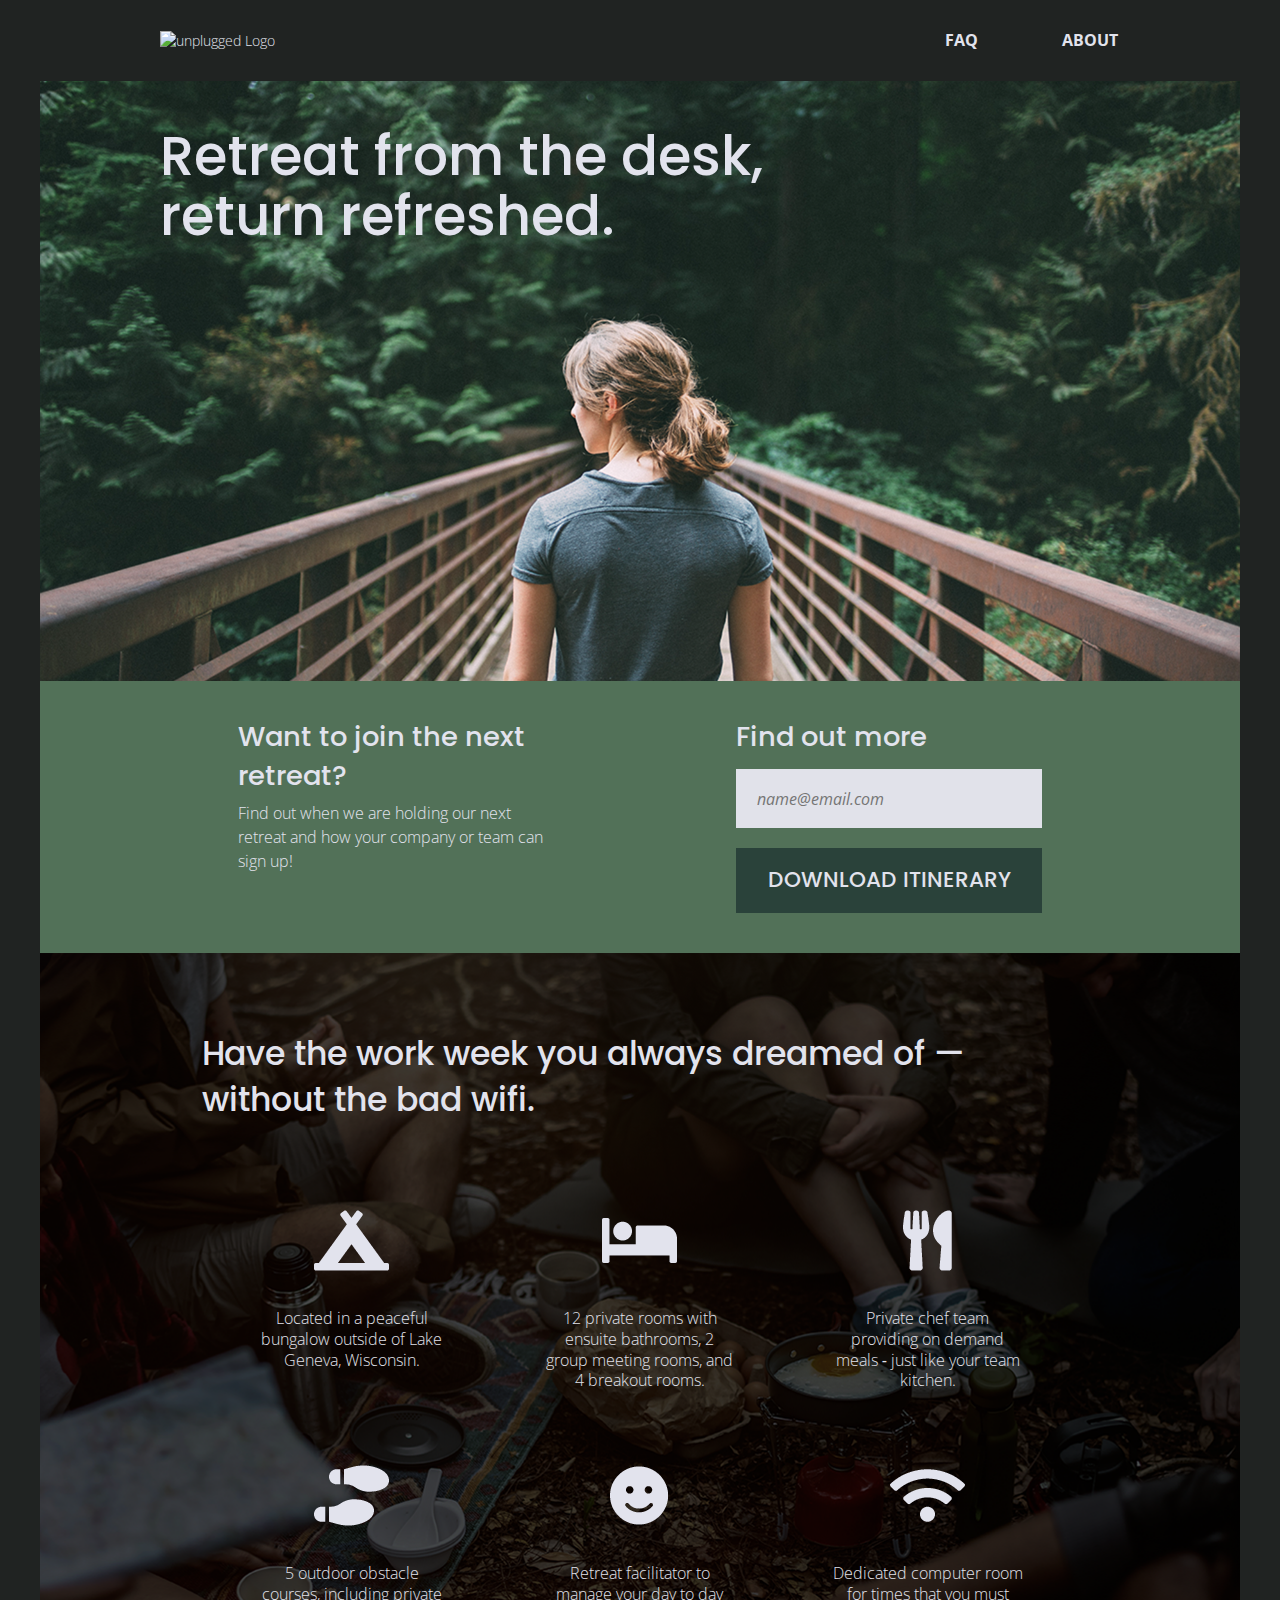
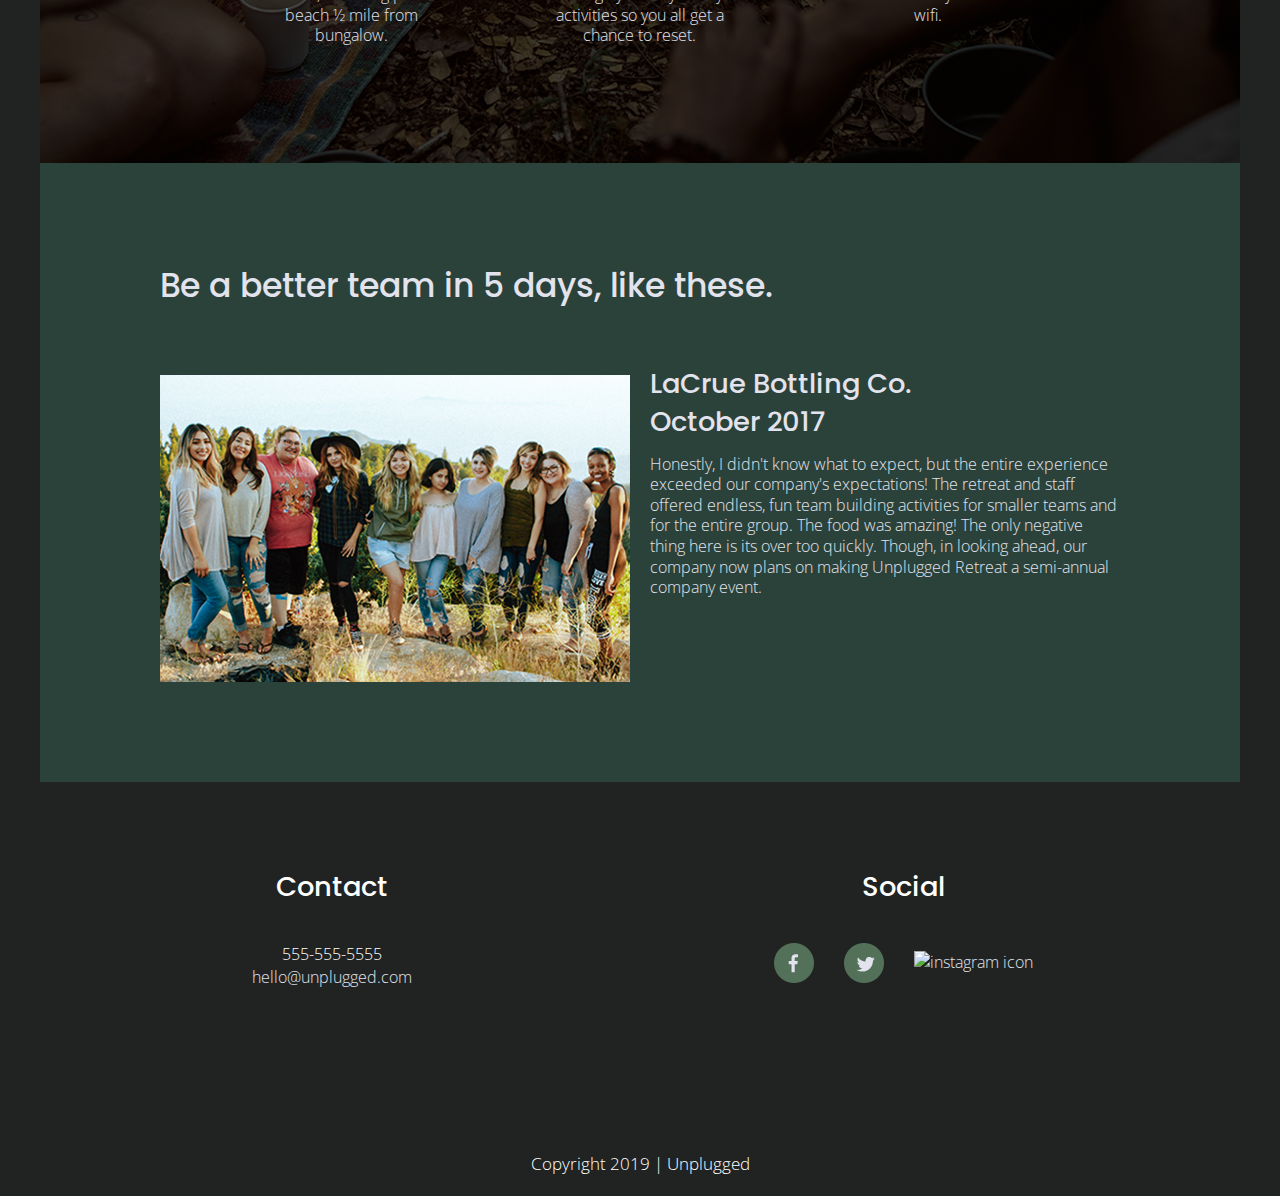
==== commit 9e12ddfc: "Corrected newsletter form input html element and css styling properties for form" ====
--- a/index.html
+++ b/index.html
@@ -83,8 +83,8 @@
 
                         <form class="newsletter-signup" action="send-email.php" method="post">
 
-                            <input type="email" id="email" name="email" placeholder="name@email.com" pattern="[a-z0-9._%+-]+@[a-z0-9.-]+\.[a-z]{2,4}$" required /><br>
-                            <input class="submit-button" type="button" value="Download Itinerary" />
+                            <input type="email" id="email" name="email" placeholder="name@email.com" pattern="[a-z0-9._%+-]+@[a-z0-9.-]+\.[a-z]{2,4}$" required />
+                            <input type="button" value="Download Itinerary" />
 
                         </form>
 
--- a/css/main.css
+++ b/css/main.css
@@ -326,36 +326,40 @@
 
 /* Email Signup Form */
 .newsletter-signup {
-    align-items: stretch;
+    align-items: flex-start;
     display: flex;
     flex-flow: column wrap;
     justify-content: center;
 }
 
 /* Newsletter Form Email Address Input Field */
-#email {
+input[type=email] {
     background-color: #e1e2ea;
     border: none;
-    color: #b5b6bd;
+    box-sizing: border-box;
+    color: #2a423a;
     font-style: italic;
-    padding: 20px;
+    padding: 1.3em;
+    width: 100%;
 }
 
 
 /* Newsletter Form Submit Button */
-.submit-button {
+input[type=button] {
     background-color: #2a423a;
     border: none;
     color: #e2e3ed;
-    font-family: 'Poppins', sans-serif;
+    font-family: 'Poppins', Helvetica, Arial, sans-serif;
     font-size: 1.1em;
     font-weight: 500;
-    padding: 20px;
+    margin-top: 20px;
+    padding: 20px 0;
     text-transform: uppercase;
     transition-duration: .5s;
-}
-
-.submit-button:hover {
+    width: 100%;
+}
+
+input[type=button]:hover {
     background-color: #003333;
     cursor: pointer;
 }
@@ -695,7 +699,7 @@
         width: 45%;
     }
 
-    .submit-button {
+    input[type=button] {
         font-size: 1.3em;
     }
 
@@ -948,11 +952,11 @@
         width: 38%;
     }
 
-    #email {
+    input[type=email] {
         font-size: 1.1em;
     }
 
-    .submit-button {
+    input[type=button] {
         font-size: 1.5em;
     }
 
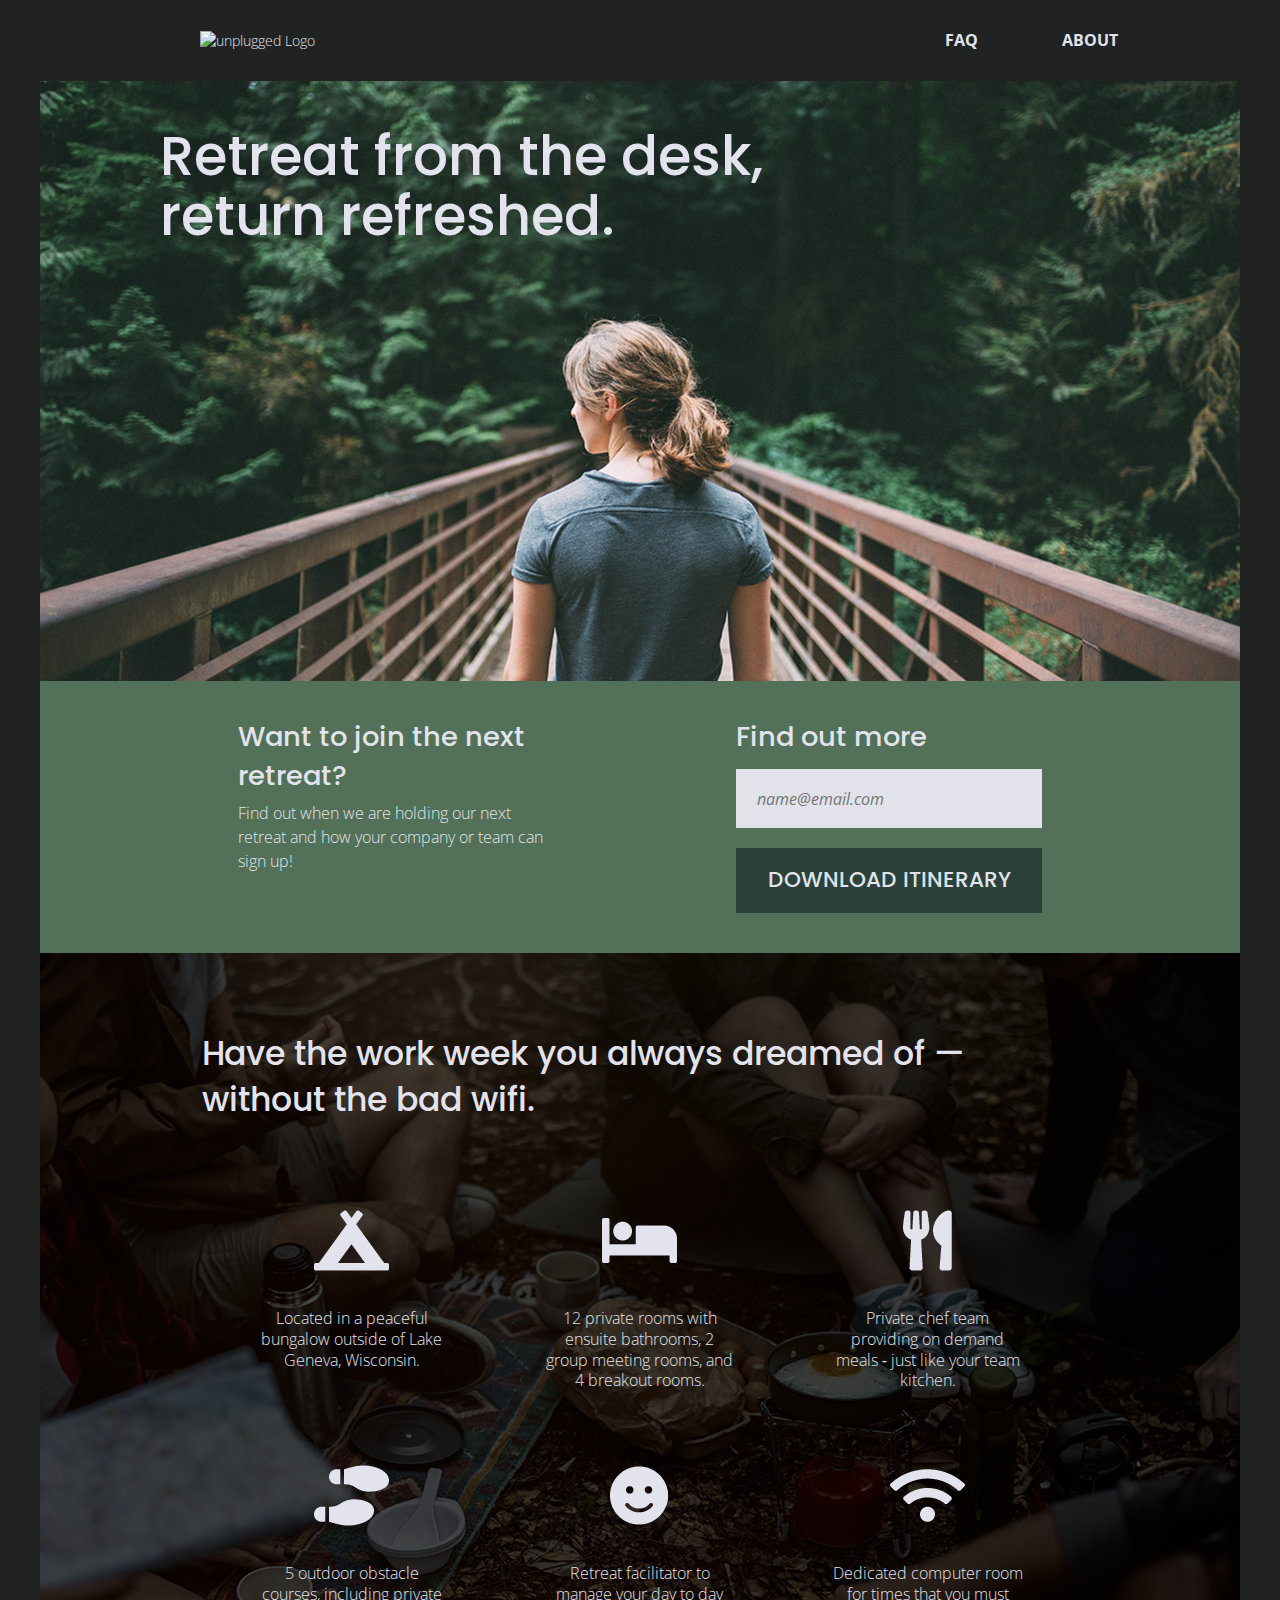
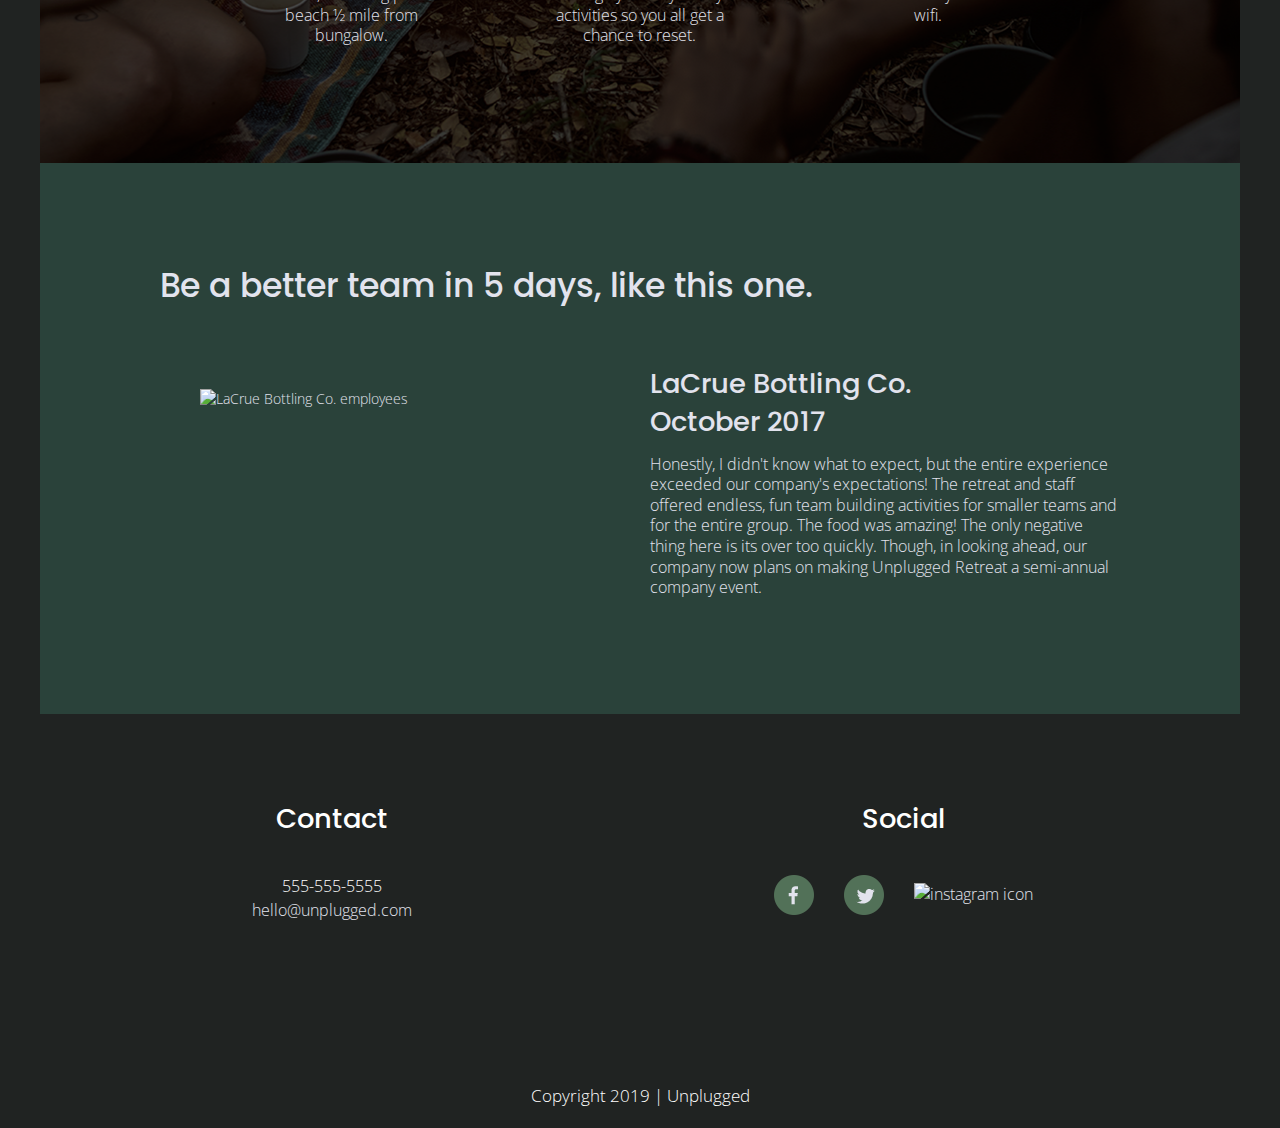
==== commit 6f21fbc5: "Added figure elements to images so images are rwd" ====
--- a/index.html
+++ b/index.html
@@ -19,13 +19,16 @@
         <link rel="apple-touch-icon" href="icon.png">
         <!-- Place favicon.ico in the root directory -->
 
-        <link rel="stylesheet" href="css/normalize.css">
-        <link rel="stylesheet" href="css/main.css">
-
-        <!-- GOOGLE WEB FONTS -->
+        <!-- GOOGLE WEB FONT LINKS -->
         <link rel="preconnect" href="https://fonts.googleapis.com">
         <link rel="preconnect" href="https://fonts.gstatic.com" crossorigin>
         <link href="https://fonts.googleapis.com/css2?family=Open+Sans&family=Poppins:wght@500;700&display=swap" rel="stylesheet">
+        <!-- GOOGLE WEB FONTS LINKS END -->
+
+        <!-- CSS STYLESHEET LINKS -->
+        <link rel="stylesheet" href="css/normalize.css">
+        <link rel="stylesheet" href="css/main.css">
+        <!-- CSS STYLESHEET LINKS END -->
 
         <meta name="theme-color" content="#fafafa">
     </head>
@@ -38,9 +41,9 @@
             <div class="content-wrapper">
 
                 <!-- COMPANY LOGO -->
-                <div class="logo">
+                <figure class="logo">
                     <a href="index.html"><img src="img/logo.png" alt="unplugged Logo" /></a>
-                </div>
+                </figure>
 
                 <div class="header-divider"></div>
 
@@ -132,6 +135,7 @@
                             <p class="fontawesome-icon"><img src="img/wifi.png" alt="wifi icon" /></p>
                             <p class="features-item-description">Dedicated computer room for times that you must wifi.</p>
                         </article>
+
                     </div> <!-- FEATURES-ITEMS ARTICLES ENDS -->
 
                 </div> <!-- FEATURES CONTENT-WRAPPER ENDS -->
@@ -142,9 +146,11 @@
             <section class="reviews">
                 <div class="content-wrapper">
 
-                    <h2>Be a better team in 5 days, like these.</h2>
-
-                    <img src="img/omar-lopez-296944-unsplash@2x.png" alt="LaCrue Bottling Co. employees" />
+                    <h2>Be a better team in 5 days, like this one.</h2>
+
+                    <figure class="guest-grp-img">
+                        <img src="img/omar-lopez-296944-unsplash@2x.jpg" alt="LaCrue Bottling Co. employees" />
+                    </figure>
 
                     <!-- MOST CURRENT GUEST'S LETTER -->
                     <article>
@@ -169,7 +175,8 @@
 
                     <!-- CONTACT INFORMATION -->
                     <div class="contact">
-                            <h4>Contact</h4>
+
+                        <h4>Contact</h4>
 
                         <address>
                             <p>555-555-5555<br>
@@ -179,7 +186,8 @@
 
                     <!-- SOCIAL MEDIA LINKS -->
                     <div class="social">
-                            <h4>Social</h4>
+
+                        <h4>Social</h4>
 
                         <div class="social-icons">
                             <p><a href="https://facebook.com" target="_blank"><img src="img/facebook.png" alt="facebook icon" /></a></p>
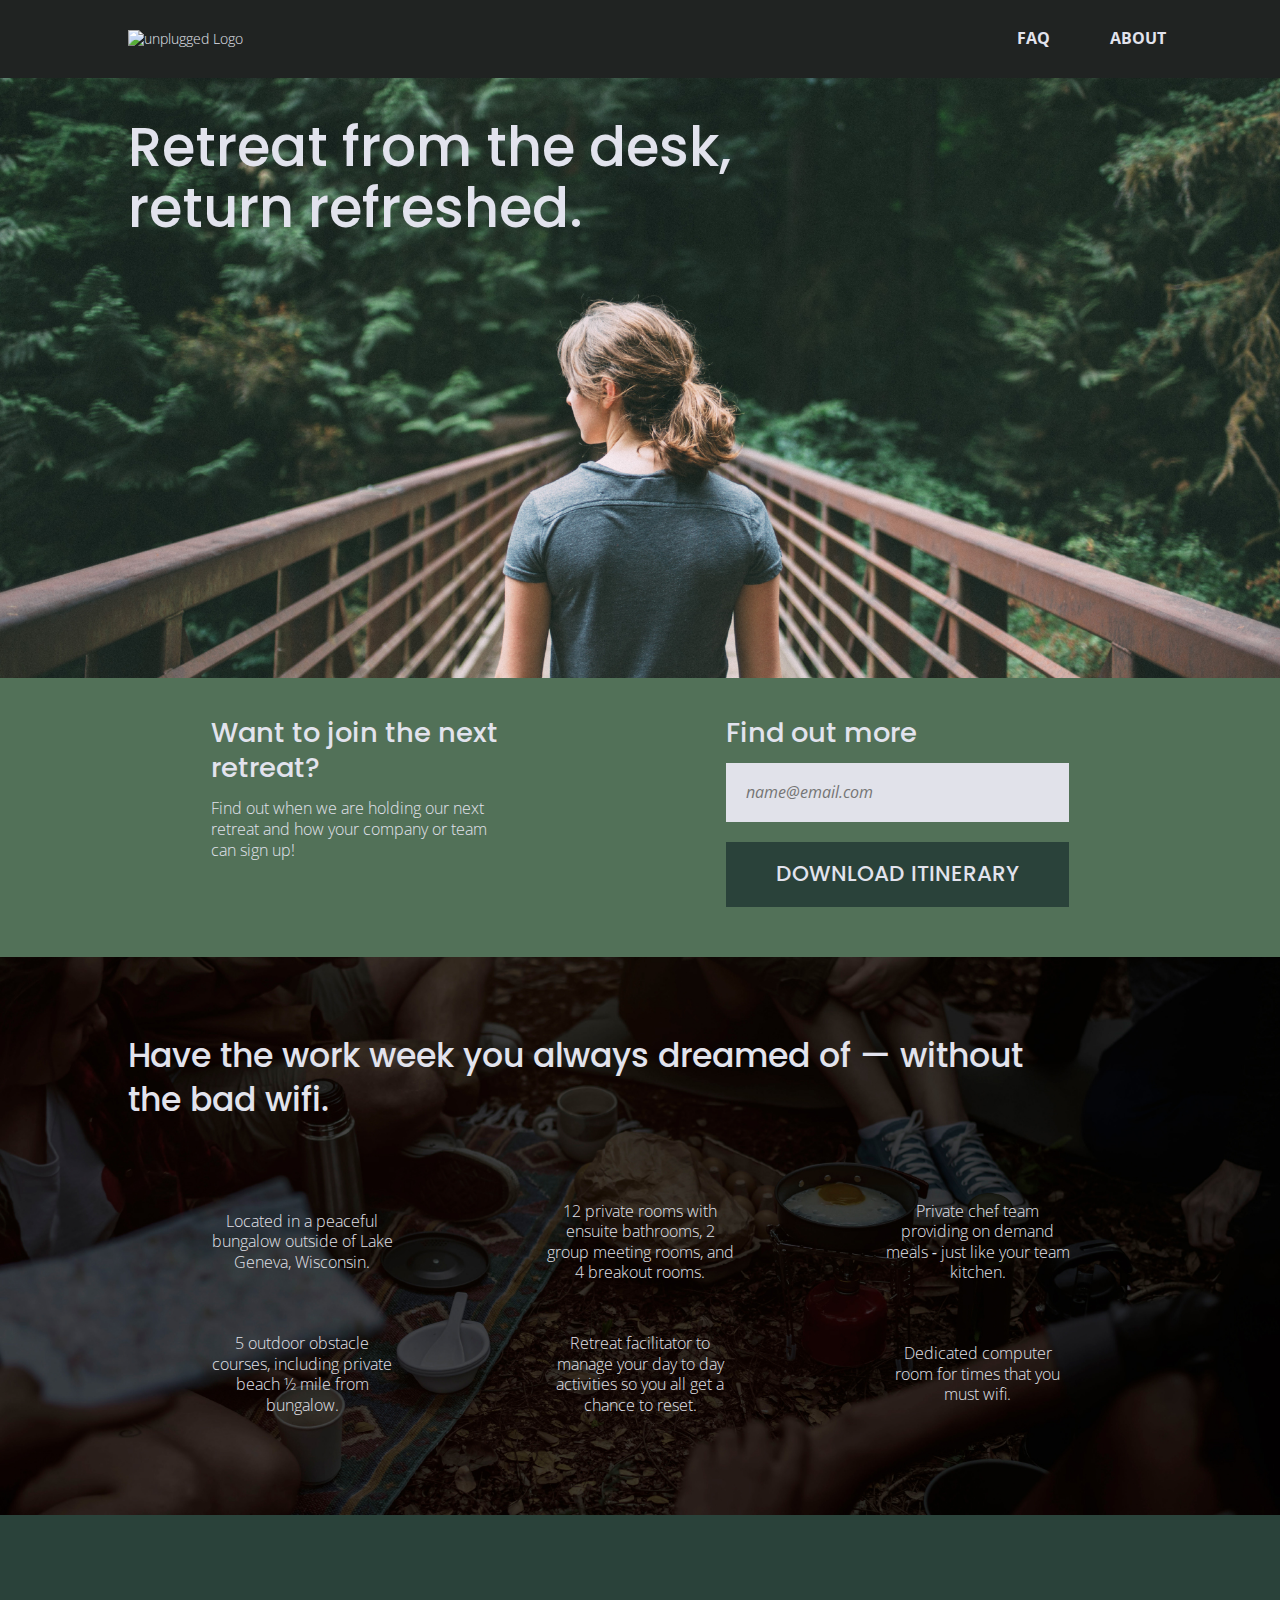
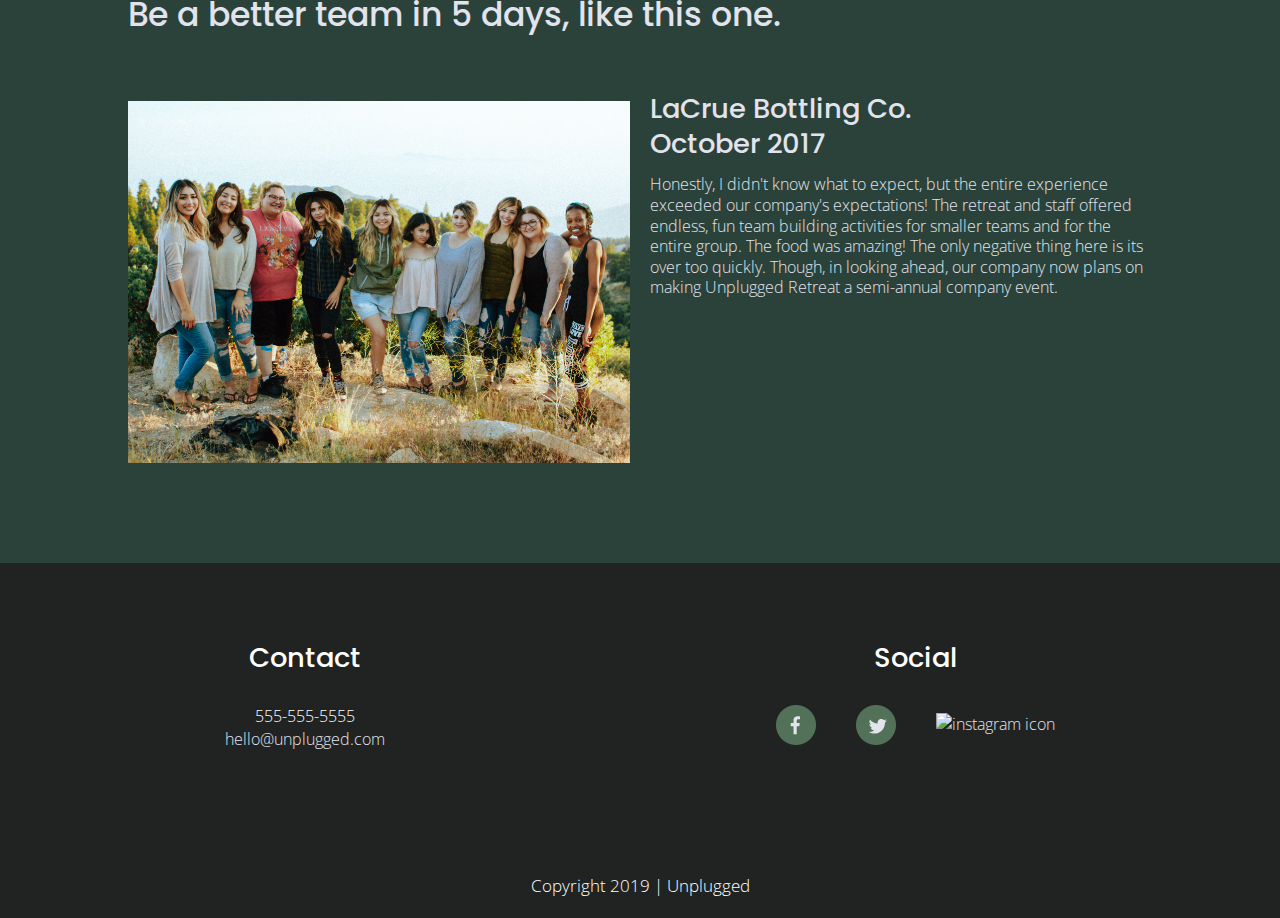
==== commit 3ce82f59: "Add font awesome amenities icons to feature section, add font awesome link to head element and label" ====
--- a/index.html
+++ b/index.html
@@ -30,7 +30,11 @@
         <link rel="stylesheet" href="css/main.css">
         <!-- CSS STYLESHEET LINKS END -->
 
+        <!-- FONT AWESOME ICONS -->
+        <script src="https://kit.fontawesome.com/9b539eb778.js" crossorigin="anonymous"></script>
+
         <meta name="theme-color" content="#fafafa">
+
     </head>
 
 
@@ -107,32 +111,32 @@
                     <div class="features-items">
 
                         <article>
-                            <p class="fontawesome-icon"><img src="img/campground.png" alt="campground icon" /></p>
+                            <p class="fontawesome-icon"><i class="fas fa-campground"></i></p>
                             <p class="features-item-description">Located in a peaceful bungalow outside of Lake Geneva, Wisconsin.</p>
                         </article>
 
                         <article>
-                            <p class="fontawesome-icon"><img src="img/bed.png" alt="bed icon" /></p>
+                            <p class="fontawesome-icon"><i class="fas fa-bed"></i></p>
                             <p class="features-item-description">12 private rooms with ensuite bathrooms, 2 group meeting rooms, and 4 breakout rooms.</p>
                         </article>
 
                         <article>
-                            <p class="fontawesome-icon"><img src="img/utensils.png" alt="utensils icon" /></p>
+                            <p class="fontawesome-icon"><i class="fas fa-utensils"></i></p>
                             <p class="features-item-description">Private chef team providing on demand meals &#8208; just like your team kitchen.</p>
                         </article>
 
                         <article>
-                            <p class="fontawesome-icon"><img src="img/shoe-prints.png" alt="shoe-prints icon" /></p>
+                            <p class="fontawesome-icon"><i class="fas fa-shoe-prints"></i></p>
                             <p class="features-item-description">5 outdoor obstacle courses, including private beach &#189; mile from bungalow.</p>
                         </article>
 
                         <article>
-                            <p class="fontawesome-icon"><img src="img/smile.png" alt="smiley face icon" /></p>
+                            <p class="fontawesome-icon"><i class="fas fa-smile"></i></i></p>
                             <p class="features-item-description">Retreat facilitator to manage your day to day activities so you all get a chance to reset.</p>
                         </article>
 
                         <article>
-                            <p class="fontawesome-icon"><img src="img/wifi.png" alt="wifi icon" /></p>
+                            <p class="fontawesome-icon"><i class="fas fa-wifi"></i></p>
                             <p class="features-item-description">Dedicated computer room for times that you must wifi.</p>
                         </article>
 
--- a/css/main.css
+++ b/css/main.css
@@ -98,17 +98,12 @@
 }
 
 body {
-    align-items: center;
     background-color: #202322;
     color: #e2e3ed;
-    display: flex;
-    flex-flow: row wrap;
     font-family: 'Open Sans', sans-serif;
     font-size: .9em;
     font-weight: 300;
-    justify-content: center;
-    margin: 0 auto;
-    max-width: 1200px;
+    line-height: 1.3em;
     width: 100%;
 }
 
@@ -124,10 +119,12 @@
 
 h2 {
     font-size: 1.9em;
+    line-height: 1.3em;
 }
 
 h3 {
     font-size: 1.3em;
+    line-height: 1.3em;
 }
 
 h4 {
@@ -144,18 +141,19 @@
     color: #91c59b;
 }
 
-header, footer {
-    align-items: center;
-    display: flex;
-    flex-flow: row wrap;
-    justify-content: center;
-}
-
 address {
     color: #e1e2ea;
     font-style: normal;
 }
 
+img {
+    width: 100%;
+}
+
+figure {
+    margin: 0;
+}
+
 .content-wrapper {
     margin: 50px 0;
     width: 90%;
@@ -167,9 +165,32 @@
             HEADER SECTION w/NAVIGATION MENU
    =================================================== */
 
+header, footer {
+    align-items: center;
+    display: flex;
+    flex-flow: row wrap;
+    justify-content: center;
+}
+
 header {
     padding: 15px 0;
     width: 100%;
+}
+
+header .content-wrapper {
+    align-items: center;
+    display: flex;
+    flex-flow: row wrap;
+    justify-content: center;
+    margin: 0;
+}
+
+.logo {
+    align-items: center;
+    display: flex;
+    flex-flow: row wrap;
+    justify-content: center;
+    width: 61%;
 }
 
 .header-divider {
@@ -179,14 +200,6 @@
     width: 100%;
 }
 
-header .content-wrapper {
-    align-items: center;
-    display: flex;
-    flex-flow: row wrap;
-    justify-content: center;
-    margin: 0;
-}
-
 
 
 /* ================================
@@ -197,22 +210,22 @@
     align-items: center;
     display: flex;
     flex-flow: row wrap;
-    justify-content: space-around;
+    justify-content: center;
     margin: 0;
+}
+
+nav ul {
+    display: flex;
+    justify-content: center;
+    list-style-type: none;
+    margin-left: 20px;
     width: 44%;
-}
-
-nav ul {
-    display: flex;
-    justify-content: space-around;
-    width: 100%;
 }
 
 nav ul li {
     font-size: 1.1em;
     font-weight: 700;
-    list-style-type: none;
-    margin: 0 64px 0 20px;
+    margin-right: 60px;
     text-transform: uppercase;
 }
 
@@ -235,7 +248,7 @@
     display: flex;
     flex-flow: row nowrap;
     justify-content: center;
-    margin: 50px 0 0;
+    margin-top: 50px;
     text-align: center;
 }
 
@@ -261,7 +274,7 @@
     align-items: center;
     display: flex;
     justify-content: center;
-    padding: 0 15px 30px 15px;
+    padding: 0 20px;
 }
 
 /* Copyright */
@@ -278,24 +291,24 @@
    ============================================================== */
 
 /* ==================================================
-                        HOMEPAGE
+      ---------- HOMEPAGE - for MOBILE ----------
    ================================================== */
 
 /* Hero-Area Section */
 
 .hero-area {
-    background-image: url('../img/jake-melara-30679-unsplash@2x.png');
-    background-position: center;
+    align-items: center;
+    background: url('../img/jake-melara-30679-unsplash@2x.jpg') center no-repeat;
     background-size: cover;
-    background-repeat: no-repeat;
-    display: flex;
-    flex-flow: row wrap;
-    min-height: 600px;
-    justify-content: center;
+    display: flex;
+    flex-flow: row wrap;
+    justify-content: center;
+    min-height: 500px;
 }
 
 .hero-area h1 {
-    margin-top: -5px;
+    position: relative;
+    bottom: 150px;
 }
 
 
@@ -370,13 +383,18 @@
 
 /* Unplugged Retreat Amenities */
 .features {
-    background-image: url('../img/rawpixel-800820-unsplash@2x.png');
-    background-position: center;
+    background: url('../img/rawpixel-800820-unsplash@2x.jpg') center no-repeat;
     background-size: cover;
-    background-repeat: no-repeat;
-    display: flex;
-    flex-flow: row wrap;
-    justify-content: center;
+    display: flex;
+    flex-flow: row wrap;
+    justify-content: center;
+}
+
+.features .content-wrapper {
+    align-items: center;
+    display: flex;
+    flex-flow: row wrap;
+    justify-content: flex-start;
 }
 
 .features .content-wrapper h2 {
@@ -392,7 +410,6 @@
 }
 
 .features-items article {
-    min-height: 215px;
     text-align: center;
     width: 65%;
 }
@@ -401,8 +418,9 @@
     margin: 0;
 }
 
-.fontawesome-icon {
-    padding: 50px 0 30px 0;
+.features i {
+    font-size: 3.75em;
+    margin: 50px 0 30px 0;
 }
 
 .features-item-description {
@@ -415,20 +433,15 @@
 
 /* Previous Guest Reviews */
 .reviews {
-    display: flex;
-    flex-flow: row wrap;
-    justify-content: center;
     background-color: #2a423a;
-}
-
-.reviews img {
-    margin: auto 0;
-    width: 100%;
+    display: flex;
+    flex-flow: row wrap;
+    justify-content: center;
 }
 
 .reviews h2 {
-    margin: 0 0 30px 0;
-    width: 89%;
+    margin-bottom: 30px;
+    width: 88%;
 }
 
 .reviews article p {
@@ -455,11 +468,11 @@
 }
 
 .faq-content {
-    margin-bottom: 25px;
+    margin-bottom: 50px;
 }
 
 .faq-content h3 {
-    line-height: 1.3em;
+    font-size: 1.1em;
     margin-bottom: -6px;
 }
 
@@ -473,42 +486,60 @@
                  ABOUT - Index Page
    ================================================= */
 
-.mission {
-    background-color: #527158;
-}
-
-.mission, .contact-section {
-    align-items: center;
-    display: flex;
-    flex-flow: row wrap;
-    justify-content: center;
-}
-
 .mission h2, .contact-section h2 {
     margin-top: -10px;
     width: 90%;
 }
 
+/* MISSION STATEMENT SECTION */
+.mission {
+    align-items: center;
+    background-color: #527158;
+    display: flex;
+    flex-flow: row wrap;
+    justify-content: center;
+}
+
 .mission-content p {
     line-height: 1.3em;
 }
 
+/* GOOGLE MAP SECTION */
+.map figure {
+    height: 0;
+    overflow: hidden;
+    padding-bottom: 125%;
+    position: relative;
+    width: 100%;
+}
+
+.map figure iframe {
+    height: 100%;
+    left: 0;
+    position: absolute;
+    top: 0;
+    width: 100%;
+}
+
+
+/* CONTACT SECTION */
 .contact-section {
+    align-items: center;
     background-color: #2a423a;
+    display: flex;
+    flex-flow: row wrap;
+    justify-content: center;
 }
 
 .general-info h3, .chat-contact h3 {
     color: #ffffff;
-}
-
-.contact-section address {
-    margin-top: -10px;
+    margin-bottom: 15px;
 }
 
 .contact-section address p {
+    line-height: 1.3em;
     margin: 0;
 }
-
 
 
 
@@ -613,30 +644,48 @@
       ----- HOMEPAGE - for TABLET -----
    ======================================== */
 
+    /* ----- BASE STYLES ----- */
     .content-wrapper {
         margin: 100px 0;
         width: 83%;
     }
 
-
-    /* ----- HEADER & NAV ----- */
-
-    header {
-        justify-content: center;
-        width: 100%;
-    }
+    h1 {
+        font-size: 3em;
+    }
+
+    h2 {
+        font-size: 2.3em;
+    }
+
+    h3, h4 {
+        font-size: 1.5em;
+    }
+
+    input[type=button] {
+        font-size: 1.1em;
+    }
+
+
+    /* ----- HEADER & NAVICATION ----- */
 
     header .content-wrapper {
         justify-content: space-between;
     }
 
+    .logo {
+        justify-content: space-between;
+        width: 29%;
+    }
+
     .header-divider {
         display: none;
     }
 
-    header nav ul {
-        justify-content: flex-end;
-        margin-right: -84px;
+    nav ul {
+        justify-content: space-between;
+        margin-left: 120px;
+        width: 17%;
     }
 
 
@@ -655,23 +704,15 @@
         width: 68%;
     }
 
-    footer .contact {
-        padding-bottom: 20px;
-    }
-
-    footer h4 {
-        font-size: 1.5em;
-    }
-
-    footer p {
-        line-height: 1.5em;
-    }
-
 
     /* ----- HERO-AREA ----- */
 
+    .hero-area {
+        min-height: 600px;
+    }
+
     .hero-area h1 {
-        font-size: 3em;
+        bottom: 160px;
         width: 83%;
     }
 
@@ -686,10 +727,6 @@
         width: 83%;
     }
 
-    aside h3 {
-        font-size: 1.5em;
-    }
-
     .form-description {
         width: 38%;
         margin: 0;
@@ -699,46 +736,25 @@
         width: 45%;
     }
 
-    input[type=button] {
-        font-size: 1.3em;
-    }
-
 
     /* ----- FEATURES ----- */
 
-    .features .content-wrapper {
-        align-items: center;
+    .features .content-wrapper h2 {
+        width: 100%;
+    }
+
+    .features-items article {
         display: flex;
+        flex-basis: 50%;
         flex-flow: row wrap;
         justify-content: center;
     }
-    .features .content-wrapper h2 {
-        font-size: 2.3em;
-        width: 100%;
-    }
-
-    .features-items article {
-        display: flex;
-        flex-flow: row wrap;
-        flex-basis: 49%;
-        justify-content: center;
-        margin-bottom: -50px;
-        min-height: 250px;
-    }
 
     .features p {
-        width: 66%;
-    }
-
-    .fontawesome-icon {
-        height: 75px;
-        width: 75px;
-    }
-
-    .features-item-description {
         align-items: baseline;
         justify-content: center;
-        min-height: 100px;
+        min-height: 50px;
+        width: 66%;
     }
 
 
@@ -752,17 +768,14 @@
     }
 
     .reviews h2 {
-        font-size: 2.3em;
         width: 75%;
     }
 
     .reviews h3 {
-        font-size: 1.5em;
-        margin-top: -15px;
-    }
-
-    .reviews img {
-        margin-top: -5px;
+        margin-top: -6px;
+    }
+
+    .reviews .guest-grp-img {
         width: 49%;
     }
 
@@ -771,7 +784,6 @@
     }
 
     .reviews article p {
-        line-height: 1.3em;
         margin-top: -15px;
     }
 
@@ -784,8 +796,8 @@
     .faq .content-wrapper {
         display: grid;
         column-gap: 55px;
+        grid-auto-rows: minmax(100px, auto);
         grid-template-columns: repeat(2, 1fr);
-        grid-auto-rows: minmax(100px, auto);
         margin: 50px 0;
         width: 83%;
     }
@@ -825,18 +837,20 @@
         grid-row-end: 5;
     }
 
-    .faq h2 {
-        font-size: 2.3em;
-    }
-
     .faq-content h3 {
-        font-size: 1.3em;
-    }
+        font-size: 1.1em;
+        margin: 0;
+    }
+
 
 
     /* ====================================
        ----- ABOUT PAGE - for TABLET -----
        ==================================== */
+
+    .misson h2, .contact-section h2 {
+        font-size: 2.3em;
+    }
 
     /* ----- MISSION STATEMENT SECTION ----- */
     .mission-content {
@@ -846,13 +860,14 @@
         justify-content: space-between;
     }
 
-    .mission .content-wrapper h2 {
-        font-size: 2.3em;
-    }
-
     .mission-content p {
-        line-height: 1.3em;
-        width: 47%;
+        margin: 0;
+        width: 46%;
+    }
+
+    /* ----- GOOGLE MAP SECTION ----- */
+    .map figure {
+        padding-bottom: 46%;
     }
 
     /* ----- CONTACT INFORMATION SECTION ----- */
@@ -867,17 +882,9 @@
     }
 
     .contact-section .content-wrapper h2 {
-        font-size: 2.3em;
         width: 79%;
     }
 
-    .general-info h3, .chat-contact h3 {
-        font-size: 1.5em;
-    }
-
-    .contact-info addrees p {
-        line-height: 1.3em;
-    }
 
 
 
@@ -891,10 +898,44 @@
         ----- HOMEPAGE - for DESKTOP -----
        ===================================== */
 
-        .content-wrapper {
-            margin: 50px 0;
-            width: 80%;
-        }
+    /* ----- BASE STYLING ----- */
+    .content-wrapper {
+        margin: 50px 0;
+        width: 80%;
+    }
+
+    h1 {
+        font-size: 3.8em;
+    }
+
+    h3, h4 {
+        font-size: 1.9em;
+    }
+
+    p {
+        font-size: 1.1em;
+        line-height: 1.5em;
+    }
+
+    input[type=email] {
+        font-size: 1.1em;
+    }
+
+    input[type=button] {
+        font-size: 1.5em;
+    }
+
+
+    /* ----- HEADER & NAVIGATION ----- */
+
+    .logo {
+        width: 24%;
+    }
+
+    nav ul {
+        margin-left: 304px;
+        width: 11%;
+    }
 
     /* ----- FOOTER ----- */
 
@@ -902,46 +943,26 @@
         margin: 50px 0;
     }
 
-    footer .contact {
-        padding-bottom: 10px;
-    }
-
-    footer h4 {
-        font-size: 1.9em;
-    }
-
-    footer p {
+    .copyright {
         font-size: 1.1em;
-        line-height: 1.5em;
-    }
-
-    footer .copyright {
-        font-size: 1.1em;
-        margin-top: 50px;
     }
 
     /* ----- HERO-AREA ----- */
 
     .hero-area h1 {
-        font-size: 3.8em;
-        width: 80%;
+        bottom: 200px;
+        width: 70%;
     }
 
     /* ----- ASIDE ----- */
 
     aside .content-wrapper {
-        margin: 10px 0 40px 0;
+        margin: 10px 0 50px 0;
         width: 67%;
     }
 
-    aside h3 {
-        font-size: 1.9em;
-    }
-
     aside p {
-        font-size: 1.1em;
-        line-height: 1.5em;
-        margin-top: -20px;
+        margin-top: -15px;
     }
 
     .newsletter-signup {
@@ -949,64 +970,47 @@
     }
 
     .form-description, .form {
-        width: 38%;
-    }
-
-    input[type=email] {
-        font-size: 1.1em;
-    }
-
-    input[type=button] {
-        font-size: 1.5em;
+        width: 40%;
+    }
+
+    .form-description p {
+        width: 82%;
     }
 
     /* ----- FEATURES ----- */
 
     .features .content-wrapper {
         margin: 50px 0;
-        width: 100%;
+        width: 80%;
     }
 
     .features .content-wrapper h2 {
-        font-size: 2.3em;
         margin-bottom: 30px;
-        width: 73%;
-    }
-
-    .features .features-items {
-        width: 80%;
+        width: 90%;
     }
 
     .features-items article {
-        flex-basis: 30%;
-        margin-bottom: 0;
-    }
-
-    .features-item-description {
-        font-size: 1.1em;
-    }
+        flex-basis: 33%;
+    }
+
+    .features p {
+        width: 56%;
+    }
+
 
     /* ----- REVIEWS ----- */
 
     .reviews .content-wrapper {
-        margin: 100px 0;
-    }
-
-    .reviews img {
+        margin: 50px 0 100px 0;
+    }
+
+    .reviews .guest-grp-img {
         margin-top: 35px;
     }
 
     .reviews h3 {
-        font-size: 1.9em;
         margin-top: 25px;
     }
-
-    .reviews p {
-        font-size: 1.1em;
-        line-height: 1.5em;
-    }
-
-
 
 
     /* =====================================
@@ -1015,22 +1019,12 @@
 
     /* ----- FAQ SECTION ----- */
     .faq .content-wrapper {
-        column-gap: 85px;
+        column-gap: 80px;
         width: 80%;
     }
 
     .faq h2 {
         font-size: 3em;
-    }
-
-    .faq-content h3 {
-        font-size: 1.1em;
-        line-height: 1.3em;
-    }
-
-    .faq-content p {
-        font-size: 1.1em;
-        line-height: 1.3em;
     }
 
 
@@ -1038,28 +1032,35 @@
        ----- ABOUT PAGE - for DESKTOP -----
        ==================================== */
 
+    .mission .content-wrapper, .contact-section .content-wrapper {
+        margin: 100px 0;
+    }
+
+    .mission p, .contact-section address p {
+        font-size: 1.1em;
+        line-height: 1.5em;
+    }
+
     /* ----- MISSION STATEMENT SECTION ----- */
     .mission .content-wrapper h2 {
         font-size: 3em;
-    }
-
-    .mission-content p {
-        font-size: 1.1em;
-        line-height: 1.5em;
+        width: 89%;
+    }
+
+    /* ----- GOOGLE MAP SECTION ----- */
+    .map figure {
+        padding-bottom: 38%;
     }
 
     /* ----- CONTACT INFORMATION SECTION ----- */
     .contact-section .content-wrapper h2 {
         font-size: 3em;
         margin-bottom: 0;
+        width: 100%;
     }
 
     .general-info h3, .chat-contact h3 {
         font-size: 1.9em;
-    }
-
-    .contact-section address p {
-        font-size: 1.1em;
     }
 }
 
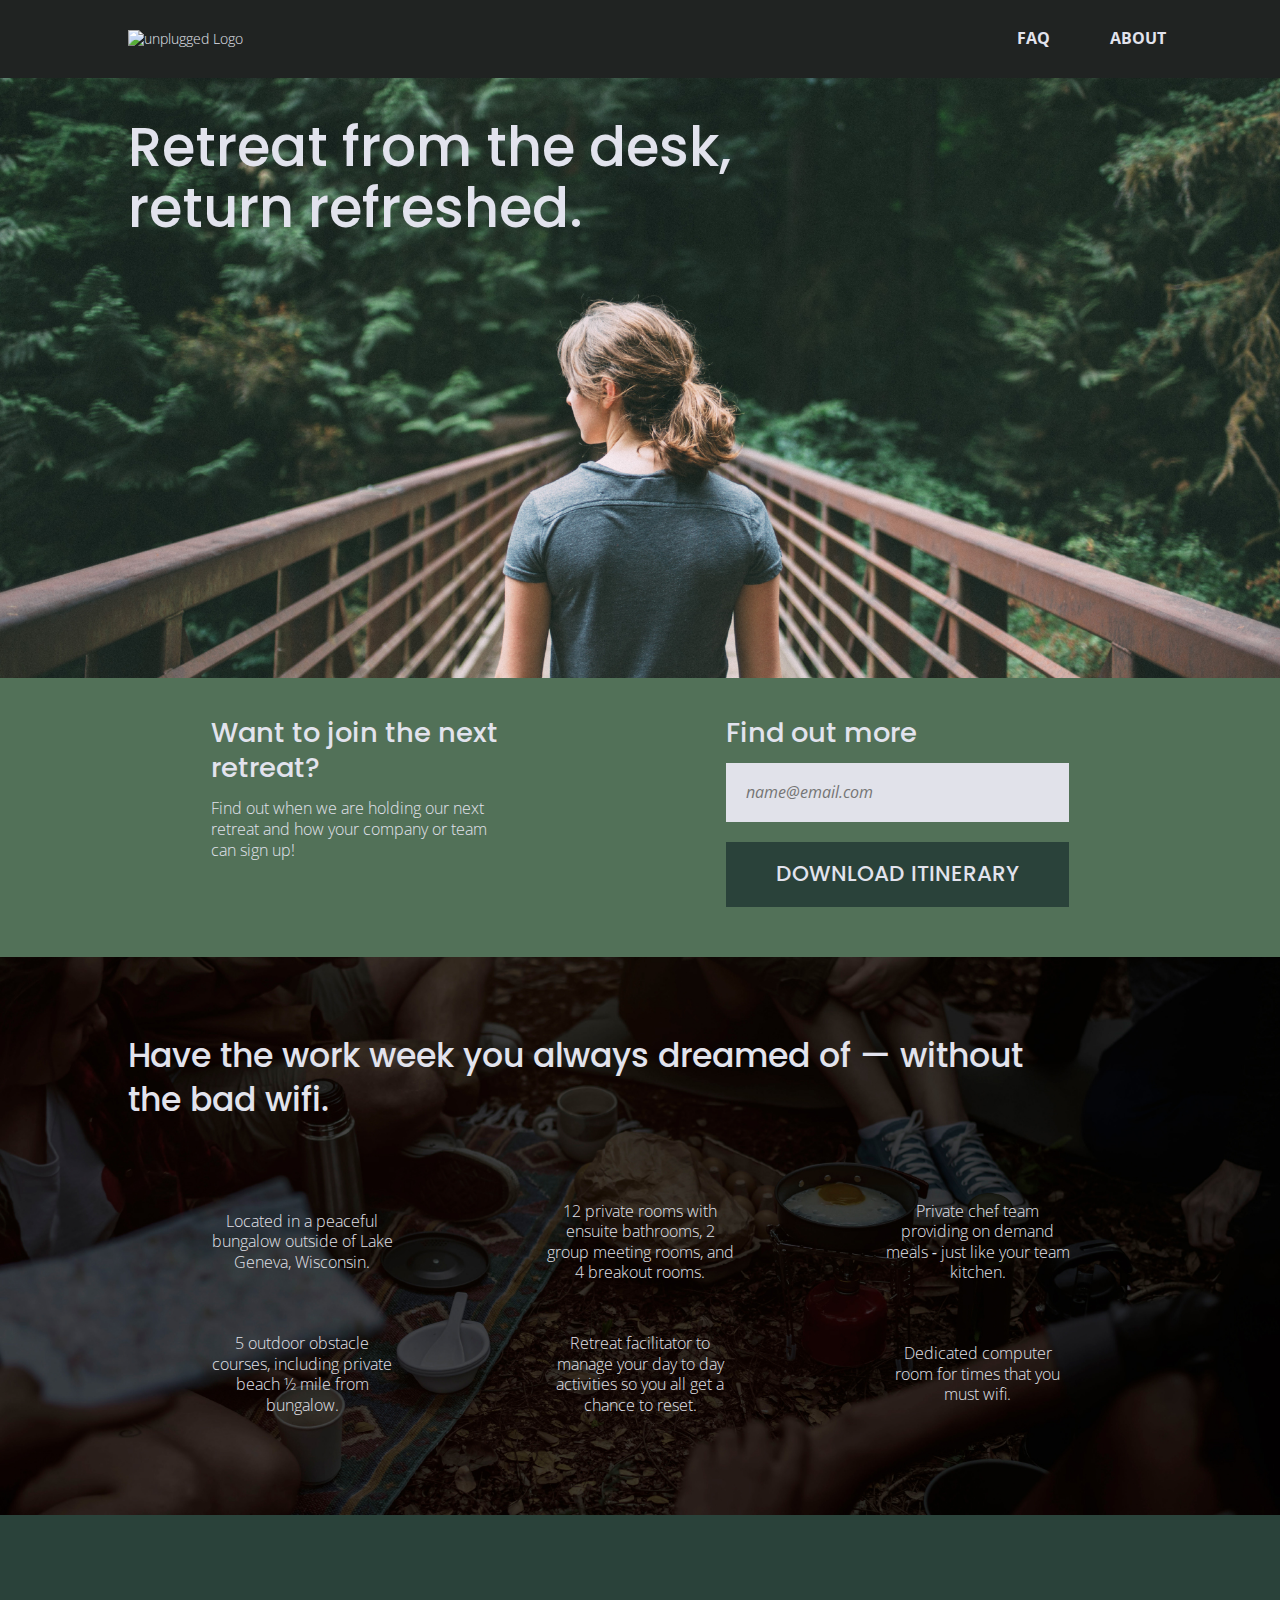
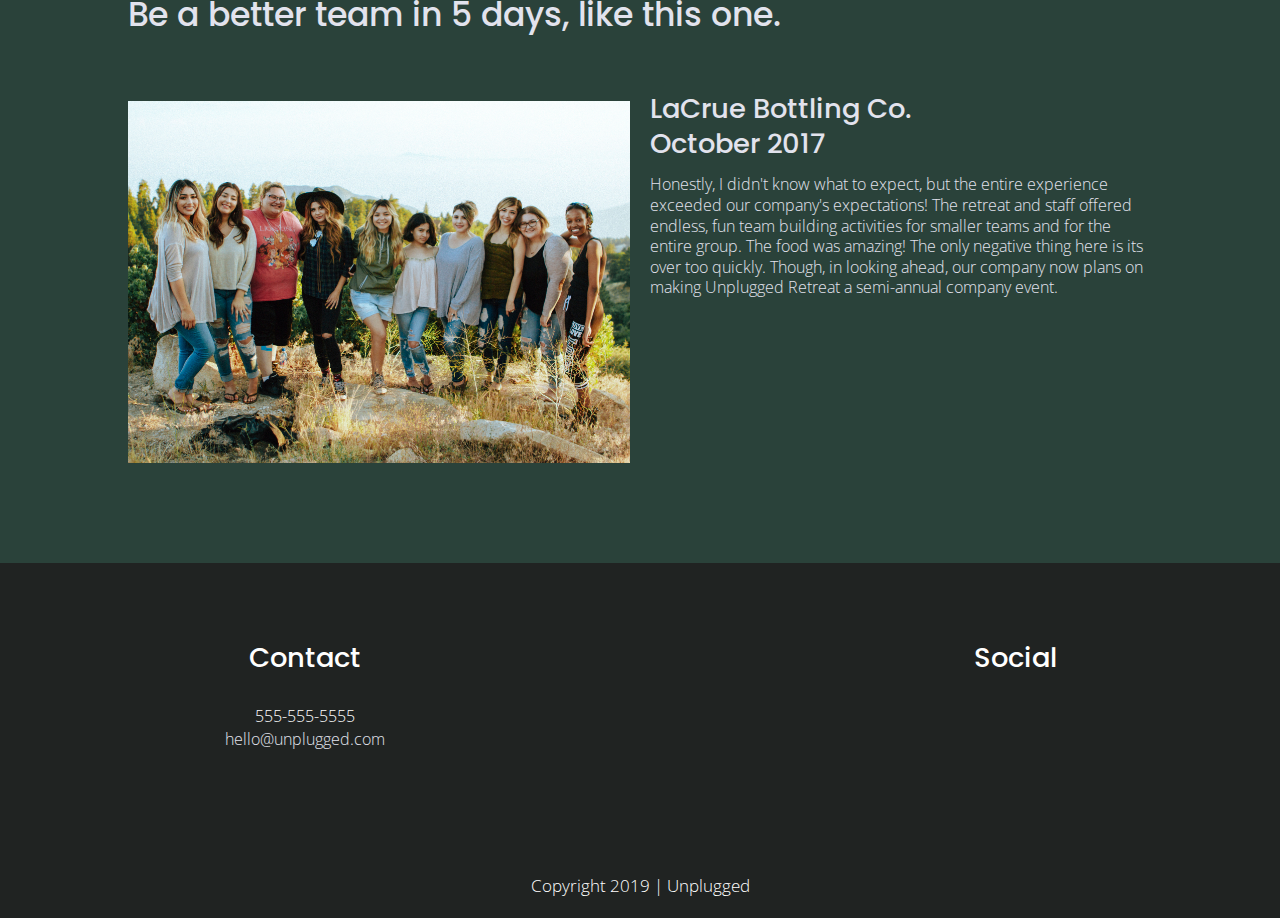
==== commit 00bd433b: "Added font awesome social media icons in place of photoshop comp stand-in icons on all webpages" ====
--- a/index.html
+++ b/index.html
@@ -194,9 +194,9 @@
                         <h4>Social</h4>
 
                         <div class="social-icons">
-                            <p><a href="https://facebook.com" target="_blank"><img src="img/facebook.png" alt="facebook icon" /></a></p>
-                            <p><a href="https://twitter.com" target="_blank"><img src="img/twitter.png" alt="twitter icon" /></a></p>
-                            <p><a href="https://instagram.com" target="_blank"><img src="img/instagram.png" alt="instagram icon" /></a></p>
+                            <p><a href="https://facebook.com" target="_blank"><i class="fab fa-facebook-f"></i></a></p>
+                            <p><a href="https://twitter.com" target="_blank"><i class="fab fa-twitter"></i></a></p>
+                            <p><a href="https://instagram.com" target="_blank"><i class="fab fa-instagram"></i></a></p>
                         </div>
                     </div>
 
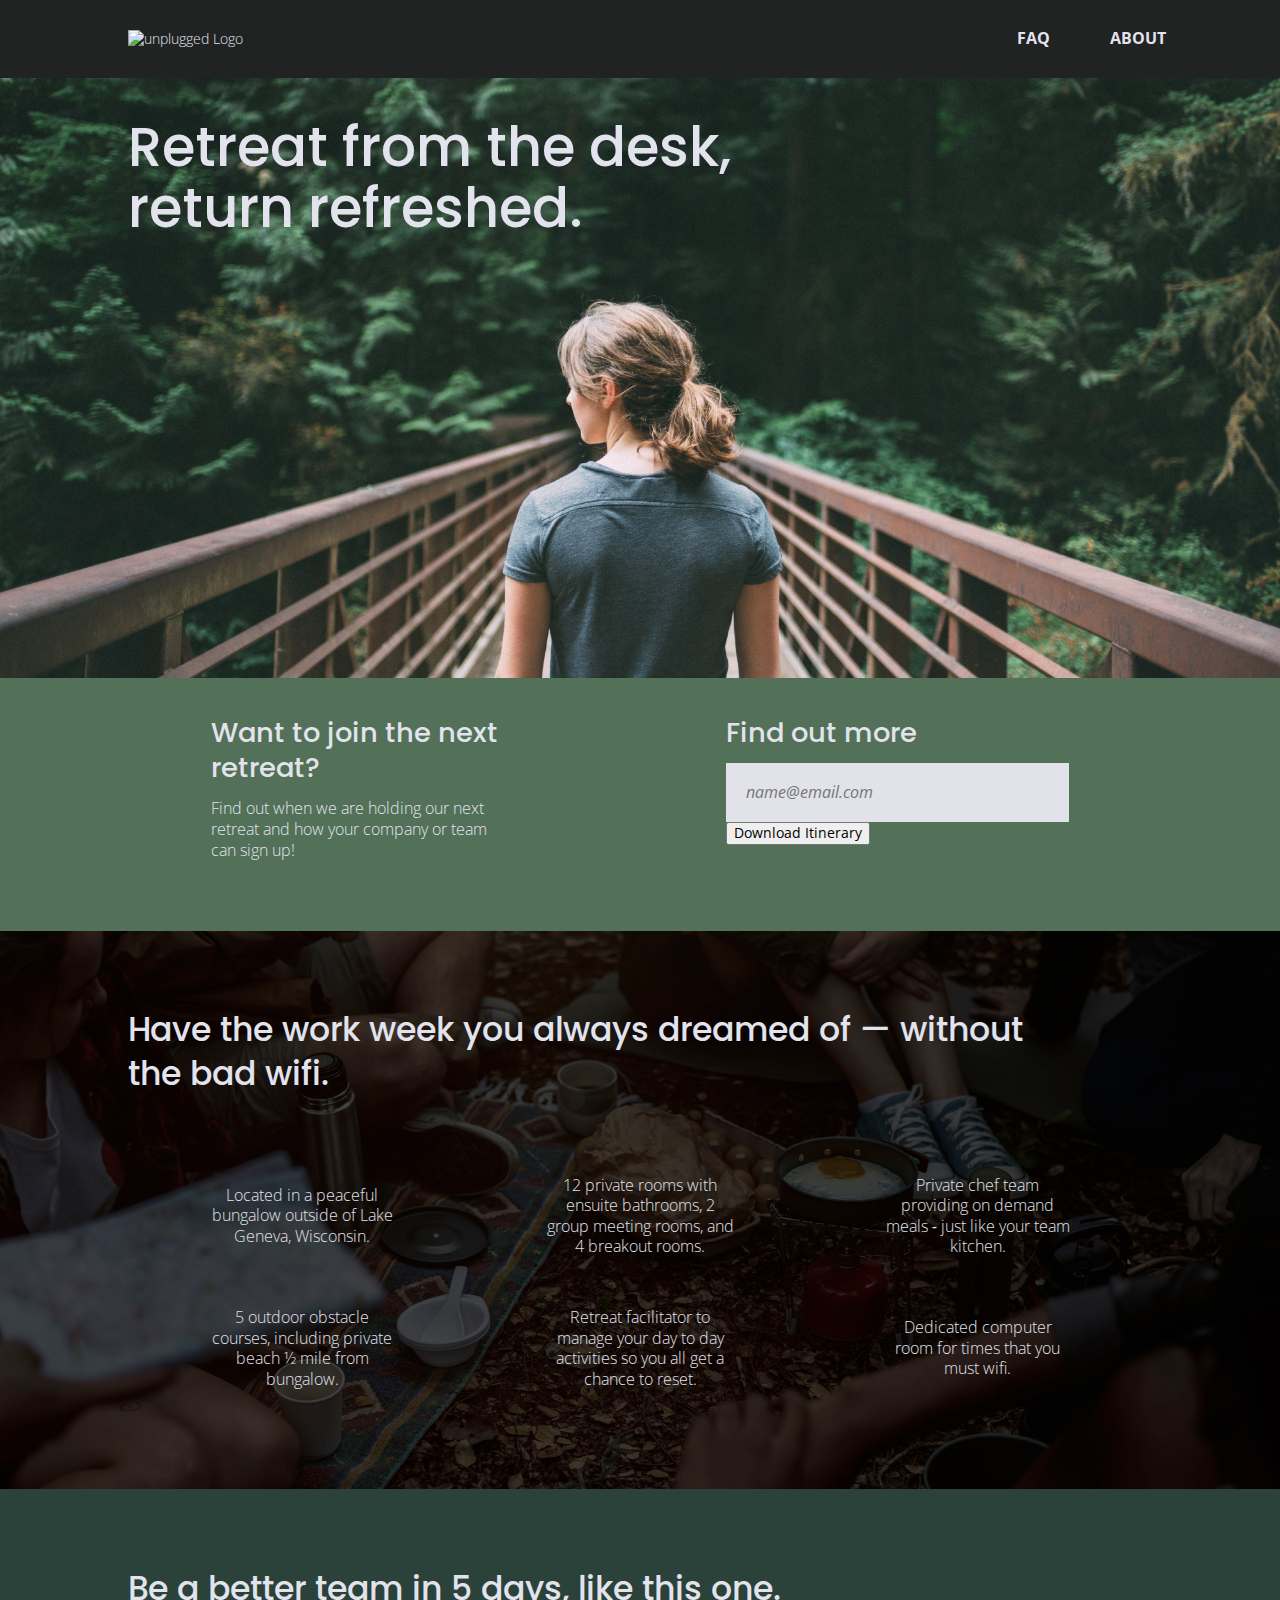
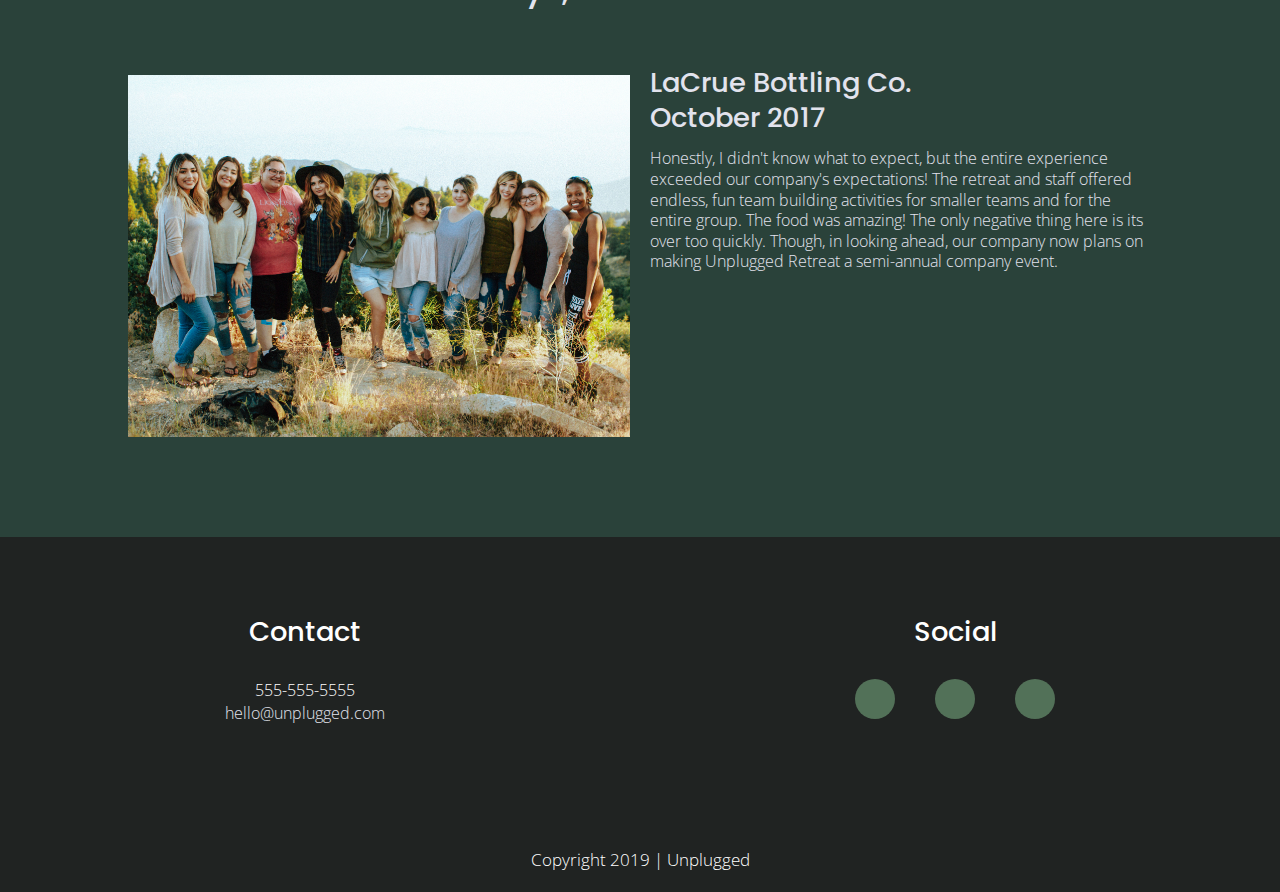
==== commit 643a1deb: "Continued to try to refine form attributes - still needs more work" ====
--- a/index.html
+++ b/index.html
@@ -88,10 +88,10 @@
 
                         <h3>Find out more</h3>
 
-                        <form class="newsletter-signup" action="send-email.php" method="post">
-
-                            <input type="email" id="email" name="email" placeholder="name@email.com" pattern="[a-z0-9._%+-]+@[a-z0-9.-]+\.[a-z]{2,4}$" required />
-                            <input type="button" value="Download Itinerary" />
+                        <form class="newsletter-signup" action="send-email.pdf" target="_blank" method="post">
+
+                            <input type="email" id="email" name="email" placeholder="name@email.com" onfocus="this.placeholder=''" pattern="[a-zA-Z0-9._%+-]+@[a-z0-9.-]+\.[a-z]{2,4}$" required />
+                            <input type="submit" value="Download Itinerary" />
 
                         </form>
 
@@ -131,7 +131,7 @@
                         </article>
 
                         <article>
-                            <p class="fontawesome-icon"><i class="fas fa-smile"></i></i></p>
+                            <p class="fontawesome-icon"><i class="fas fa-smile"></i></p>
                             <p class="features-item-description">Retreat facilitator to manage your day to day activities so you all get a chance to reset.</p>
                         </article>
 
--- a/css/main.css
+++ b/css/main.css
@@ -268,6 +268,23 @@
     align-items: center;
     display: flex;
     justify-content: center;
+}
+
+.social-icons i {
+    align-items: center;
+    background: #527158;
+    border-radius: 50%;
+    color: #e2e3ed;
+    display: flex;
+    height: 40px;
+    justify-content: center;
+    transition-duration: .5s;
+    width: 40px;
+
+}
+
+.social-icons i:hover {
+    background: #003333;
 }
 
 .social-icons p {
@@ -419,6 +436,7 @@
 }
 
 .features i {
+    color: #e2e3ed;
     font-size: 3.75em;
     margin: 50px 0 30px 0;
 }
